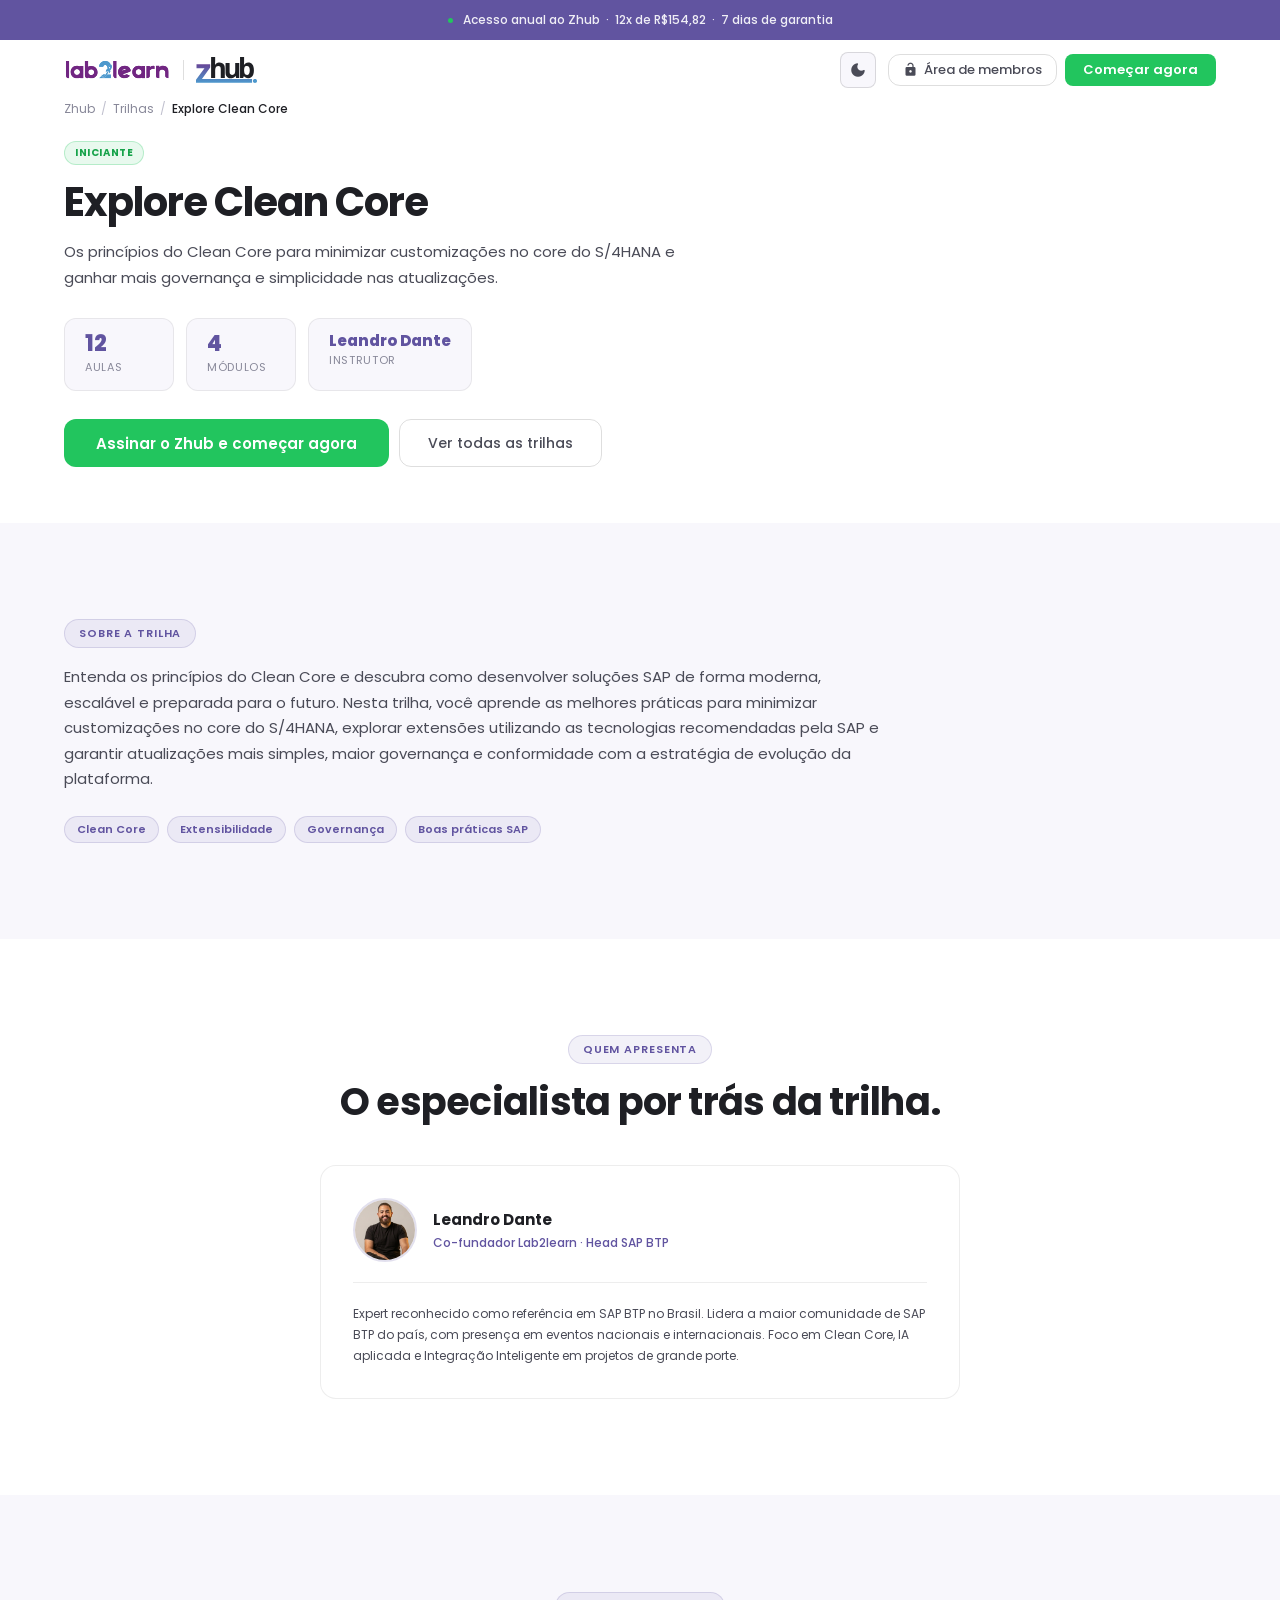
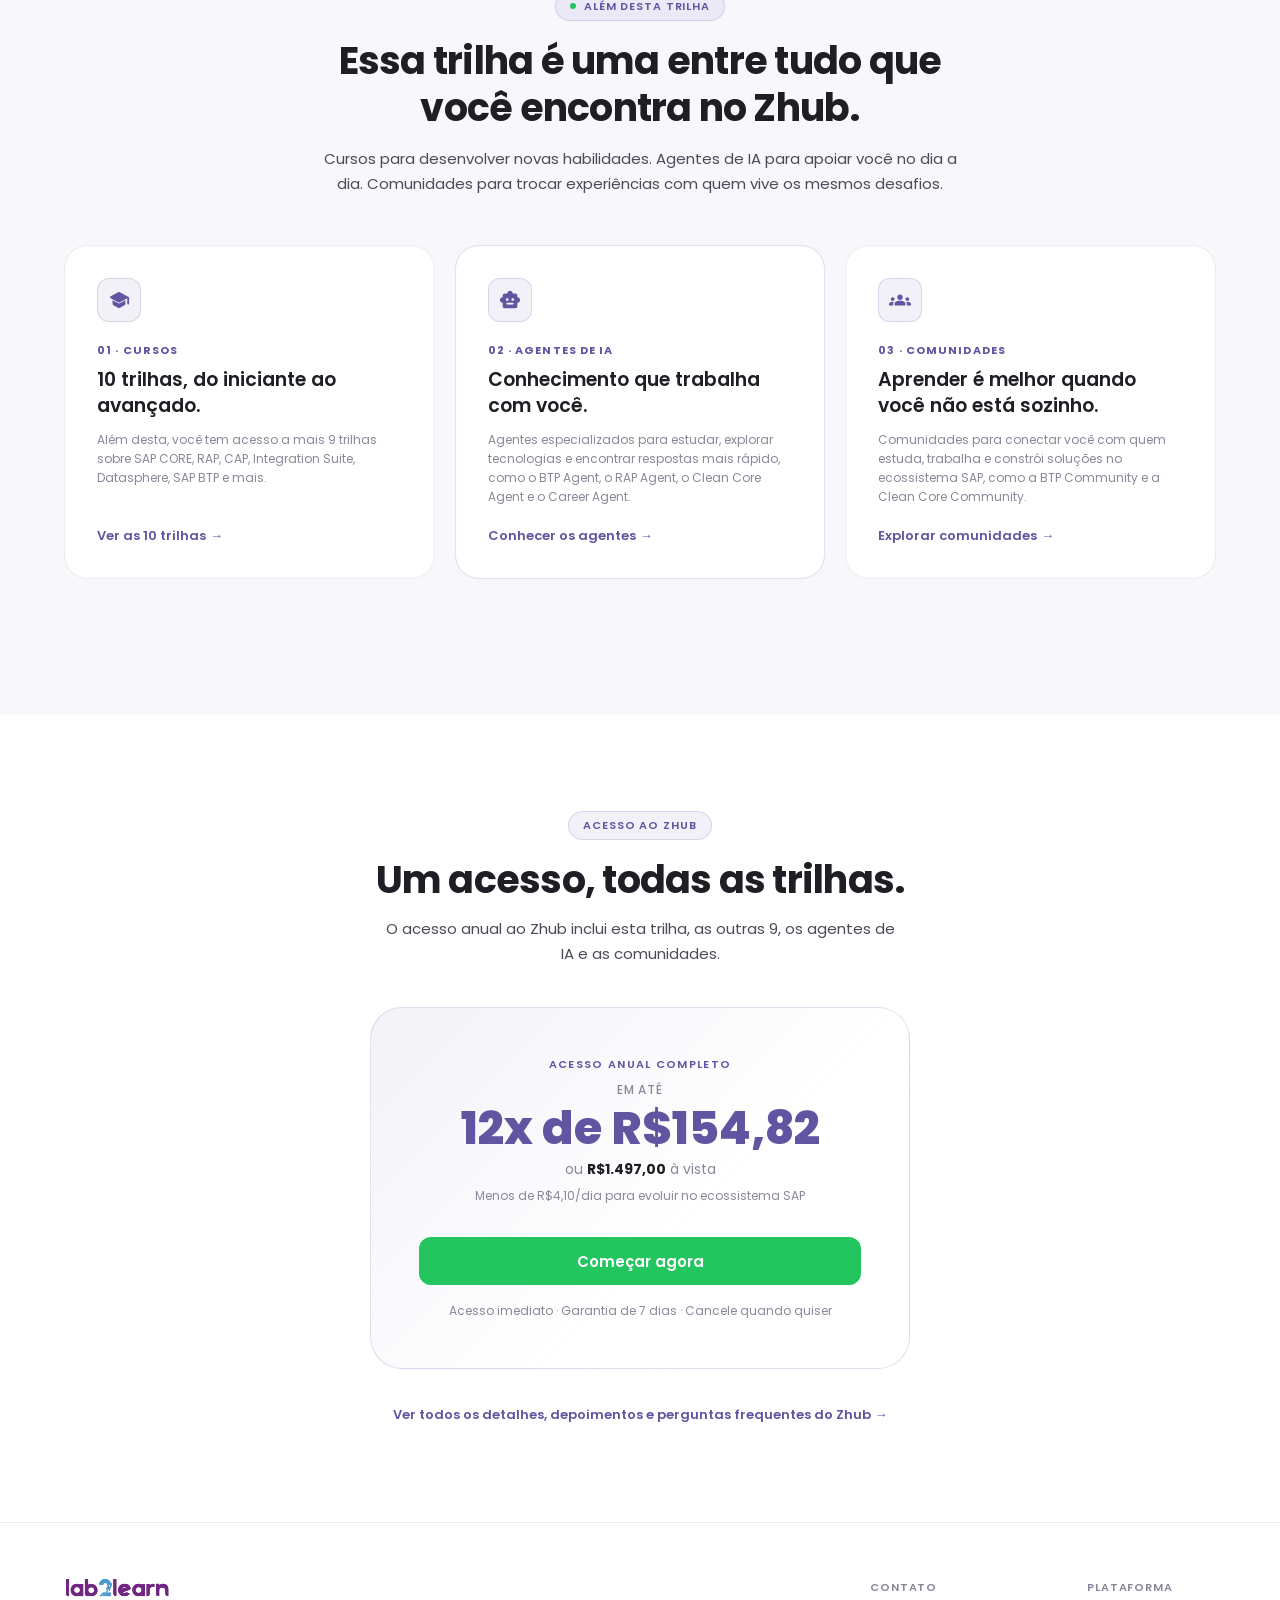
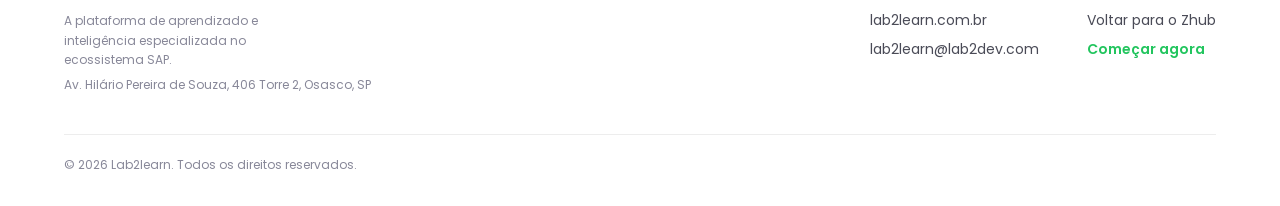
==== cursos/explore-clean-core.html @ c6199ddc "Reorganiza estrutura de pastas do projeto (assets, docs, cursos, plans) Co-Authored-By: Claude Sonne" ====
<!DOCTYPE html>
<html lang="pt-BR" data-theme="light">
<head>
  <meta charset="UTF-8">
  <meta name="viewport" content="width=device-width, initial-scale=1.0">
  <title>Explore Clean Core | Curso SAP | Zhub</title>
  <link rel="icon" type="image/svg+xml" href="../assets/favicon.svg">
  <meta name="description" content="Curso Explore Clean Core no Zhub: como minimizar customizações no core do S/4HANA e ganhar mais governança e simplicidade nas atualizações. 12 aulas em 4 módulos, com Leandro Dante.">
  <link rel="preconnect" href="https://fonts.googleapis.com">
  <link rel="preconnect" href="https://fonts.gstatic.com" crossorigin>
  <link href="https://fonts.googleapis.com/css2?family=Poppins:wght@300;400;500;600;700;800;900&display=swap" rel="stylesheet">
  <link href="https://fonts.googleapis.com/css2?family=Material+Symbols+Rounded:opsz,wght,FILL,GRAD@24,400,1,0" rel="stylesheet">
  <link rel="stylesheet" href="../assets/zhub.css">
</head>
<body>
<div id="theme-flash" style="background:var(--purple);"></div>

<div id="abar">
  <span class="ab-dot"></span>
  <span class="ab">Acesso anual ao Zhub &nbsp;·&nbsp; 12x de R$154,82 &nbsp;·&nbsp; 7 dias de garantia</span>
</div>

<nav>
  <a href="../index.html" class="nav-logo">
    <img src="../assets/logos/Logo Horizontal Lab2learn - Fundo Claro.svg" alt="Lab2learn" id="logo-l" style="height:18px;">
    <img src="../assets/logos/Logo Horizontal Lab2learn - Fundo Escuro.svg" alt="Lab2learn" id="logo-d" style="height:18px;display:none;">
    <span class="nav-sep"></span>
    <img src="../assets/logos/Logo Zhub.svg" alt="Zhub" id="zhub-logo-l" style="height:26px;">
    <img src="../assets/logos/zhub modo escuro.png" alt="Zhub" id="zhub-logo-d" style="height:26px;display:none;">
  </a>
  <div class="nav-r">
    <button id="theme-btn" aria-label="Alternar tema">
      <span class="material-symbols-rounded" id="theme-icon">dark_mode</span>
    </button>
    <div class="nav-cta-wrap" style="gap:8px;">
      <a href="https://zhub.lab2learn.com.br/login" class="btn-outline" style="height:32px;padding:0 14px;font-size:13px;display:inline-flex;align-items:center;gap:6px;"><span class="material-symbols-rounded" style="font-size:15px;">lock_open</span>Área de membros</a>
      <a href="https://chk.eduzz.com/dqvwtrlu" class="btn-green">Começar agora</a>
    </div>
  </div>
</nav>

<section class="bg-1 sec page-start" style="padding-bottom:56px;">
  <div class="wrap">
    <div class="crumb anim">
      <a href="../index.html">Zhub</a><span class="sep">/</span><a href="../index.html#trilhas">Trilhas</a><span class="sep">/</span><span class="cur">Explore Clean Core</span>
    </div>

    <span class="trilha-level lv-ini anim d1">Iniciante</span>
    <h1 class="t-d anim d1" style="max-width:760px;margin-bottom:14px;">Explore Clean Core</h1>
    <p class="t-lg anim d2" style="color:var(--t2);max-width:640px;margin-bottom:28px;">Os princípios do Clean Core para minimizar customizações no core do S/4HANA e ganhar mais governança e simplicidade nas atualizações.</p>

    <div class="stat-row anim d3" style="margin-bottom:28px;">
      <div class="stat-tile"><p class="n">12</p><p class="l">Aulas</p></div>
      <div class="stat-tile"><p class="n">4</p><p class="l">Módulos</p></div>
      <div class="stat-tile"><p class="n" style="font-size:15px;">Leandro Dante</p><p class="l">Instrutor</p></div>
    </div>

    <div class="anim d4" style="display:flex;flex-wrap:wrap;gap:10px;">
      <a href="https://chk.eduzz.com/dqvwtrlu" class="btn-green btn-green-lg">Assinar o Zhub e começar agora</a>
      <a href="../index.html#trilhas" class="btn-outline">Ver todas as trilhas</a>
    </div>
  </div>
</section>

<section class="bg-2 sec">
  <div class="wrap">
    <div style="max-width:820px;" class="anim">
      <div class="chip" style="display:inline-flex;margin-bottom:16px;">Sobre a trilha</div>
      <p class="t-lg" style="color:var(--t2);margin-bottom:24px;">Entenda os princípios do Clean Core e descubra como desenvolver soluções SAP de forma moderna, escalável e preparada para o futuro. Nesta trilha, você aprende as melhores práticas para minimizar customizações no core do S/4HANA, explorar extensões utilizando as tecnologias recomendadas pela SAP e garantir atualizações mais simples, maior governança e conformidade com a estratégia de evolução da plataforma.</p>
      <div style="display:flex;flex-wrap:wrap;gap:8px;">
        <span class="pillar-tag">Clean Core</span><span class="pillar-tag">Extensibilidade</span><span class="pillar-tag">Governança</span><span class="pillar-tag">Boas práticas SAP</span>
      </div>
    </div>
  </div>
</section>

<section class="bg-1 sec">
  <div class="wrap">
    <div style="text-align:center;margin-bottom:40px;" class="anim">
      <div class="chip" style="display:inline-flex;margin-bottom:14px;">Quem apresenta</div>
      <h2 class="t-h2">O especialista por trás da trilha.</h2>
    </div>
    <div class="card anim d1" style="padding:32px;max-width:640px;margin:0 auto;">
      <div style="display:flex;align-items:center;gap:16px;margin-bottom:20px;">
        <img src="../assets/experts/Leandro Dante.png" alt="Leandro Dante" style="width:64px;height:64px;border-radius:50%;object-fit:cover;object-position:top;border:2px solid var(--pborder);flex-shrink:0;">
        <div>
          <p style="font-size:15px;font-weight:700;color:var(--t1);margin-bottom:2px;">Leandro Dante</p>
          <p class="t-sm" style="color:var(--purple);font-weight:500;">Co-fundador Lab2learn · Head SAP BTP</p>
        </div>
      </div>
      <div class="div" style="margin-bottom:20px;"></div>
      <p class="t-sm" style="color:var(--t2);line-height:1.75;">Expert reconhecido como referência em SAP BTP no Brasil. Lidera a maior comunidade de SAP BTP do país, com presença em eventos nacionais e internacionais. Foco em Clean Core, IA aplicada e Integração Inteligente em projetos de grande porte.</p>
    </div>
  </div>
</section>

<section class="bg-2 sec">
  <div class="wrap">
    <div style="text-align:center;max-width:640px;margin:0 auto 48px;" class="anim">
      <div class="chip" style="display:inline-flex;margin-bottom:16px;">
        <span class="chip-dot"></span>
        Além desta trilha
      </div>
      <h2 class="t-h2" style="margin-bottom:14px;">Essa trilha é uma entre tudo que você encontra no Zhub.</h2>
      <p class="t-lg" style="color:var(--t2);">Cursos para desenvolver novas habilidades. Agentes de IA para apoiar você no dia a dia. Comunidades para trocar experiências com quem vive os mesmos desafios.</p>
    </div>

    <div class="pillar-grid" style="margin-bottom:40px;">

      <div class="pillar-card anim d1">
        <div class="pillar-icon"><span class="material-symbols-rounded">school</span></div>
        <p class="pillar-num">01 · Cursos</p>
        <h3 class="t-h3" style="margin-bottom:10px;font-size:19px;">10 trilhas, do iniciante ao avançado.</h3>
        <p class="t-sm" style="color:var(--t3);margin-bottom:20px;">Além desta, você tem acesso a mais 9 trilhas sobre SAP CORE, RAP, CAP, Integration Suite, Datasphere, SAP BTP e mais.</p>
        <a href="../index.html#trilhas" class="trilha-more" style="margin-top:auto;">Ver as 10 trilhas <span aria-hidden="true">→</span></a>
      </div>

      <div class="pillar-card card-purple anim d2">
        <div class="pillar-icon"><span class="material-symbols-rounded">smart_toy</span></div>
        <p class="pillar-num">02 · Agentes de IA</p>
        <h3 class="t-h3" style="margin-bottom:10px;font-size:19px;">Conhecimento que trabalha com você.</h3>
        <p class="t-sm" style="color:var(--t3);margin-bottom:20px;">Agentes especializados para estudar, explorar tecnologias e encontrar respostas mais rápido, como o BTP Agent, o RAP Agent, o Clean Core Agent e o Career Agent.</p>
        <a href="../index.html#zhub" class="trilha-more" style="margin-top:auto;">Conhecer os agentes <span aria-hidden="true">→</span></a>
      </div>

      <div class="pillar-card anim d3">
        <div class="pillar-icon"><span class="material-symbols-rounded">groups</span></div>
        <p class="pillar-num">03 · Comunidades</p>
        <h3 class="t-h3" style="margin-bottom:10px;font-size:19px;">Aprender é melhor quando você não está sozinho.</h3>
        <p class="t-sm" style="color:var(--t3);margin-bottom:20px;">Comunidades para conectar você com quem estuda, trabalha e constrói soluções no ecossistema SAP, como a BTP Community e a Clean Core Community.</p>
        <a href="../index.html#zhub" class="trilha-more" style="margin-top:auto;">Explorar comunidades <span aria-hidden="true">→</span></a>
      </div>

    </div>
  </div>
</section>

<section class="bg-1 sec">
  <div class="wrap">
    <div style="text-align:center;margin-bottom:40px;" class="anim">
      <div class="chip" style="display:inline-flex;margin-bottom:16px;">Acesso ao Zhub</div>
      <h2 class="t-h2" style="margin-bottom:12px;">Um acesso, todas as trilhas.</h2>
      <p class="t-lg" style="color:var(--t2);max-width:520px;margin:0 auto;">O acesso anual ao Zhub inclui esta trilha, as outras 9, os agentes de IA e as comunidades.</p>
    </div>
    <div class="price-box anim d1" style="margin-bottom:32px;">
      <div style="text-align:center;">
        <p class="t-label" style="margin-bottom:8px;">Acesso anual completo</p>
        <p style="font-size:12px;font-weight:500;color:var(--t3);text-transform:uppercase;letter-spacing:.08em;margin-bottom:6px;">em até</p>
        <p style="font-size:clamp(30px,5vw,46px);font-weight:800;color:var(--purple);line-height:1;margin-bottom:8px;">12x de R$154,82</p>
        <p style="font-size:14px;color:var(--t3);margin-bottom:6px;">ou <strong style="color:var(--t1);">R$1.497,00</strong> à vista</p>
        <p class="t-sm" style="color:var(--t3);margin-bottom:32px;">Menos de R$4,10/dia para evoluir no ecossistema SAP</p>
        <a href="https://chk.eduzz.com/dqvwtrlu" class="btn-green btn-green-lg" style="width:100%;justify-content:center;margin-bottom:16px;">Começar agora</a>
        <p class="t-sm" style="color:var(--t3);">Acesso imediato · Garantia de 7 dias · Cancele quando quiser</p>
      </div>
    </div>
    <div class="anim d2" style="text-align:center;">
      <a href="../index.html#oferta" class="trilha-more">Ver todos os detalhes, depoimentos e perguntas frequentes do Zhub <span aria-hidden="true">→</span></a>
    </div>
  </div>
</section>

<footer style="background:var(--bg);border-top:1px solid var(--border);padding:56px 0 32px;">
  <div class="wrap">
    <div style="display:grid;grid-template-columns:1fr auto;gap:48px;margin-bottom:40px;">
      <div>
        <img src="../assets/logos/Logo Horizontal Lab2learn - Fundo Claro.svg" alt="Lab2learn" id="footer-logo-l" style="height:18px;margin-bottom:14px;display:block;">
        <img src="../assets/logos/Logo Horizontal Lab2learn - Fundo Escuro.svg" alt="Lab2learn" id="footer-logo-d" style="height:18px;margin-bottom:14px;display:none;">
        <p class="t-sm footer-muted" style="color:var(--t3);max-width:260px;margin-bottom:6px;">A plataforma de aprendizado e inteligência especializada no ecossistema SAP.</p>
        <p class="t-sm footer-muted" style="color:var(--t3);">Av. Hilário Pereira de Souza, 406 Torre 2, Osasco, SP</p>
      </div>
      <div style="display:flex;gap:48px;">
        <div>
          <p style="font-size:11px;font-weight:600;text-transform:uppercase;letter-spacing:.08em;color:var(--t3);margin-bottom:14px;">Contato</p>
          <div style="display:flex;flex-direction:column;gap:8px;">
            <a href="https://lab2learn.com.br/" style="color:var(--t2);text-decoration:none;font-size:14px;">lab2learn.com.br</a>
            <a href="mailto:lab2learn@lab2dev.com" style="color:var(--t2);text-decoration:none;font-size:14px;">lab2learn@lab2dev.com</a>
          </div>
        </div>
        <div>
          <p style="font-size:11px;font-weight:600;text-transform:uppercase;letter-spacing:.08em;color:var(--t3);margin-bottom:14px;">Plataforma</p>
          <div style="display:flex;flex-direction:column;gap:8px;">
            <a href="../index.html" style="color:var(--t2);text-decoration:none;font-size:14px;">Voltar para o Zhub</a>
            <a href="https://chk.eduzz.com/dqvwtrlu" style="color:var(--green);text-decoration:none;font-size:14px;font-weight:600;">Começar agora</a>
          </div>
        </div>
      </div>
    </div>
    <div class="div" style="margin-bottom:20px;"></div>
    <p class="t-sm" style="color:var(--t3);">© 2026 Lab2learn. Todos os direitos reservados.</p>
  </div>
</footer>

<div id="sticky">
  <a href="https://chk.eduzz.com/dqvwtrlu" class="btn-green btn-green-lg" style="width:100%;justify-content:center;">Começar agora — 12x de R$154,82</a>
</div>

<button id="back-top" onclick="window.scrollTo({top:0,behavior:'smooth'})" aria-label="Topo">
  <span class="material-symbols-rounded" style="font-size:18px;color:var(--t3);">arrow_upward</span>
</button>

<script src="../assets/zhub.js"></script>
</body>
</html>
---- assets/zhub.css ----
/* ═══════════════════════════════════════
   ZHUB — DESIGN SYSTEM COMPARTILHADO
   Usado pelas páginas de curso (/cursos/*.html).
   Mesmos tokens e componentes do index.html.
═══════════════════════════════════════ */

/* ─── TOKENS ─── */
:root {
  --bg:        #FFFFFF;
  --bg-2:      #F8F7FC;
  --bg-3:      #EFECF8;
  --card:      #FFFFFF;
  --border:    rgba(0,0,0,0.07);
  --border-2:  rgba(0,0,0,0.13);
  --t1:        #1E1F24;
  --t2:        #4A4B57;
  --t3:        #888899;
  --t4:        #C0C0CE;
  --purple:    #6154A0;
  --purple-lt: #7A6DB8;
  --purple-dk: #4A3F88;
  --pbg:       rgba(97,84,160,0.08);
  --pborder:   rgba(97,84,160,0.18);
  --blue:      #5493C5;
  --bbg:       rgba(84,147,197,0.08);
  --bborder:   rgba(84,147,197,0.22);
  --green:     #22C55E;
  --green-dk:  #16A34A;
  --green-glow:rgba(34,197,94,0.30);
  --nav-bg:    rgba(255,255,255,0.90);
  --sh-sm:     0 2px 8px rgba(0,0,0,0.06);
  --sh-md:     0 8px 32px rgba(0,0,0,0.09);
  --sh-lg:     0 20px 60px rgba(0,0,0,0.12);
  --r-sm:8px;--r-md:12px;--r-lg:16px;--r-xl:24px;--r-2xl:32px;--r-pill:100px;
}
[data-theme="dark"] {
  --bg:        #0C0B12;
  --bg-2:      #111020;
  --bg-3:      #17152A;
  --card:      #1A1828;
  --border:    rgba(255,255,255,0.07);
  --border-2:  rgba(255,255,255,0.13);
  --t1:        #EEEEF8;
  --t2:        #9898B8;
  --t3:        #505068;
  --t4:        #303048;
  --purple:    #8070C8;
  --purple-lt: #9888D8;
  --purple-dk: #6154A0;
  --pbg:       rgba(128,112,200,0.13);
  --pborder:   rgba(128,112,200,0.26);
  --blue:      #60A0D8;
  --bbg:       rgba(96,160,216,0.10);
  --bborder:   rgba(96,160,216,0.26);
  --green:     #22C55E;
  --green-dk:  #16A34A;
  --green-glow:rgba(34,197,94,0.28);
  --nav-bg:    rgba(12,11,18,0.92);
  --sh-sm:     0 2px 8px rgba(0,0,0,0.30);
  --sh-md:     0 8px 32px rgba(0,0,0,0.45);
  --sh-lg:     0 20px 60px rgba(0,0,0,0.60);
}

*, *::before, *::after { box-sizing: border-box; margin: 0; padding: 0; }
html { scroll-behavior: smooth; }
body { font-family:'Poppins',sans-serif; background:var(--bg); color:var(--t1); -webkit-font-smoothing:antialiased; transition:background .3s,color .3s; }

.wrap { max-width:1280px; margin:0 auto; padding:0 64px; }
@media(max-width:900px){.wrap{padding:0 32px;}}
@media(max-width:640px){.wrap{padding:0 20px;}}

/* TYPE */
.t-label  { font-size:11px;font-weight:600;letter-spacing:.12em;text-transform:uppercase;color:var(--purple); }
.t-d      { font-size:40px;font-weight:700;line-height:1.15;letter-spacing:-.025em; }
.t-h2     { font-size:38px;font-weight:700;line-height:1.25;letter-spacing:-.02em; }
.t-h3     { font-size:clamp(14px,1.2vw,17px);font-weight:600;line-height:1.4; }
.t-body   { font-size:14px;line-height:1.75; }
.t-lg     { font-size:15px;line-height:1.7; }
.t-sm     { font-size:12px;line-height:1.6; }
.grad     { background:linear-gradient(90deg,var(--purple) 0%,var(--blue) 100%);-webkit-background-clip:text;-webkit-text-fill-color:transparent;background-clip:text; }

/* SECTIONS */
.sec   { padding:96px 0; }
.sec-sm{ padding:64px 0; }
@media(max-width:640px){.sec{padding:64px 0;}.sec-sm{padding:48px 0;}}
.bg-1{background:var(--bg);}
.bg-2{background:var(--bg-2);}
.bg-3{background:var(--bg-3);}
.page-start{padding-top:calc(40px + 60px);}

/* BUTTONS — nav=32px | body=48px | sm=24px */
.btn-green {
  display:inline-flex;align-items:center;justify-content:center;
  height:32px;padding:0 18px;border-radius:var(--r-sm);
  background:var(--green);color:#fff;
  font-family:'Poppins',sans-serif;font-weight:600;font-size:13px;
  border:none;cursor:pointer;text-decoration:none;white-space:nowrap;
  transition:background .2s,transform .15s,box-shadow .2s;
}
.btn-green:hover{background:var(--green-dk);transform:translateY(-1px);box-shadow:0 6px 18px var(--green-glow);}
.btn-green:active{transform:translateY(0) scale(.97);}
.btn-green-lg{height:48px;padding:0 32px;font-size:15px;border-radius:var(--r-md);}
.btn-purple{
  display:inline-flex;align-items:center;justify-content:center;
  height:48px;padding:0 32px;border-radius:var(--r-md);
  background:var(--purple);color:#fff;
  font-family:'Poppins',sans-serif;font-weight:600;font-size:15px;
  border:none;cursor:pointer;text-decoration:none;white-space:nowrap;
  transition:background .2s,transform .15s,box-shadow .2s;
}
.btn-purple:hover{background:var(--purple-dk);transform:translateY(-1px);box-shadow:0 6px 18px rgba(97,84,160,.28);}
.btn-purple:active{transform:translateY(0) scale(.97);}
.btn-outline{
  display:inline-flex;align-items:center;justify-content:center;
  height:48px;padding:0 28px;border-radius:var(--r-md);
  background:transparent;color:var(--t2);
  font-family:'Poppins',sans-serif;font-weight:500;font-size:14px;
  border:1.5px solid var(--border-2);cursor:pointer;text-decoration:none;
  transition:border-color .2s,color .2s,background .2s,transform .15s;
}
.btn-outline:hover{border-color:var(--purple);color:var(--purple);background:var(--pbg);}
.btn-outline:active{transform:scale(.97);}
.btn-outline-sm{height:24px;padding:0 12px;font-size:11px;border-radius:var(--r-sm);}

/* CHIP */
.chip{display:inline-flex;align-items:center;gap:8px;background:var(--pbg);border:1px solid var(--pborder);color:var(--purple);font-size:11px;font-weight:600;letter-spacing:.08em;text-transform:uppercase;padding:5px 14px;border-radius:var(--r-pill);}
.chip-dot{width:6px;height:6px;border-radius:50%;background:var(--green);animation:pulse 2s infinite;flex-shrink:0;}
@keyframes pulse{0%,100%{opacity:1}50%{opacity:.35}}

/* CARDS */
.card{background:var(--card);border:1px solid var(--border);border-radius:var(--r-lg);transition:border-color .2s,box-shadow .2s;}
.card:hover{border-color:var(--border-2);box-shadow:var(--sh-sm);}
.card-purple{border-color:var(--pborder)!important;background:linear-gradient(135deg,var(--pbg) 0%,var(--card) 60%);}

/* ANNOUNCE BAR */
#abar{position:fixed;top:0;left:0;right:0;z-index:100;height:40px;background:var(--purple);display:flex;align-items:center;justify-content:center;gap:10px;padding:0 24px;}
#abar .ab{font-size:12px;font-weight:500;color:rgba(255,255,255,.9);}
#abar .ab-dot{width:5px;height:5px;border-radius:50%;background:var(--green);flex-shrink:0;}

/* NAV */
nav{position:fixed;top:40px;left:0;right:0;z-index:90;height:60px;background:var(--nav-bg);border-bottom:1px solid transparent;transition:border-color .25s;backdrop-filter:blur(20px);-webkit-backdrop-filter:blur(20px);display:flex;align-items:center;justify-content:space-between;padding:0 64px;gap:16px;}
nav.scrolled{border-bottom-color:var(--border);}
@media(max-width:900px){nav{padding:0 32px;}}
.nav-logo{display:flex;align-items:center;gap:12px;text-decoration:none;}
.nav-sep{width:1px;height:20px;background:var(--border-2);}
.nav-r{display:flex;align-items:center;gap:12px;}
#theme-btn{width:36px;height:36px;border-radius:var(--r-sm);background:var(--bg-2);border:1px solid var(--border-2);cursor:pointer;display:flex;align-items:center;justify-content:center;transition:background .2s;}
#theme-btn:hover{background:var(--bg-3);}
#theme-btn .material-symbols-rounded{font-size:18px;color:var(--t2);}
.nav-cta-wrap{display:none;}
@media(min-width:640px){.nav-cta-wrap{display:flex;}}

/* STICKY CTA */
#sticky{display:none;position:fixed;bottom:0;left:0;right:0;z-index:80;padding:12px 20px 20px;background:var(--bg);border-top:1px solid var(--border);}
@media(max-width:767px){#sticky{display:block;}}
#back-top{position:fixed;bottom:88px;right:20px;z-index:70;width:40px;height:40px;border-radius:50%;background:var(--card);border:1px solid var(--border-2);box-shadow:var(--sh-sm);display:flex;align-items:center;justify-content:center;cursor:pointer;opacity:0;pointer-events:none;transition:opacity .3s,transform .2s;}
#back-top.vis{opacity:1;pointer-events:all;}
#back-top:hover{transform:translateY(-2px);}
@media(min-width:768px){#back-top{bottom:32px;}}

/* LISTS */
.ck-list{list-style:none;display:flex;flex-direction:column;gap:12px;}
.ck-list li{display:flex;align-items:flex-start;gap:10px;font-size:15px;line-height:1.55;color:var(--t2);}
.ck{color:var(--purple);font-weight:700;flex-shrink:0;margin-top:1px;}
.cx-list{list-style:none;display:flex;flex-direction:column;gap:12px;}
.cx-list li{display:flex;align-items:flex-start;gap:10px;font-size:15px;line-height:1.55;color:var(--t3);}
.cx{color:var(--t4);font-weight:700;flex-shrink:0;margin-top:1px;}

/* DIVIDER */
.div{height:1px;background:var(--border);}

/* PILLARS — o que é o Zhub (bloco de fechamento reaproveitado nas páginas de curso) */
.pillar-grid{display:grid;grid-template-columns:repeat(3,1fr);gap:20px;}
@media(max-width:900px){.pillar-grid{grid-template-columns:1fr;}}
.pillar-card{background:var(--card);border:1px solid var(--border);border-radius:var(--r-xl);padding:32px;display:flex;flex-direction:column;transition:border-color .2s,box-shadow .2s;}
.pillar-card:hover{border-color:var(--border-2);box-shadow:var(--sh-sm);}
.pillar-icon{width:44px;height:44px;border-radius:var(--r-md);background:var(--pbg);border:1px solid var(--pborder);color:var(--purple);display:flex;align-items:center;justify-content:center;margin-bottom:20px;flex-shrink:0;}
.pillar-icon .material-symbols-rounded{font-size:22px;}
.pillar-num{font-size:11px;font-weight:700;letter-spacing:.1em;color:var(--purple);margin-bottom:8px;text-transform:uppercase;}
.pillar-tag{display:inline-flex;align-items:center;background:var(--pbg);border:1px solid var(--pborder);color:var(--purple);font-size:11px;font-weight:600;padding:4px 12px;border-radius:var(--r-pill);}
.pillar-agent{background:var(--bg-2);border-radius:var(--r-md);padding:12px 14px;}

/* BREADCRUMB */
.crumb{display:flex;align-items:center;gap:6px;font-size:12px;color:var(--t3);margin-bottom:20px;flex-wrap:wrap;}
.crumb a{color:var(--t3);text-decoration:none;transition:color .15s ease;}
.crumb a:hover{color:var(--purple);}
.crumb .sep{color:var(--t4);}
.crumb .cur{color:var(--t1);font-weight:500;}

/* STAT TILES — aulas/módulos */
.stat-row{display:flex;gap:12px;flex-wrap:wrap;}
.stat-tile{background:var(--bg-2);border:1px solid var(--border);border-radius:var(--r-md);padding:14px 20px;min-width:110px;}
.stat-tile .n{font-size:22px;font-weight:800;color:var(--purple);line-height:1;margin-bottom:4px;}
.stat-tile .l{font-size:11px;color:var(--t3);text-transform:uppercase;letter-spacing:.06em;}

/* TRILHA MORE LINK (reaproveitado do index) */
.trilha-more{display:inline-flex;align-items:center;gap:4px;color:var(--purple);font-size:13px;font-weight:600;text-decoration:none;}
.trilha-more:hover{text-decoration:underline;}
.trilha-more span[aria-hidden="true"]{display:inline-block;transition:transform .15s ease-out;}
.trilha-more:hover span[aria-hidden="true"]{transform:translateX(3px);}

/* TRILHA LEVEL BADGE (reaproveitado do index) */
.trilha-level{display:inline-flex;align-self:flex-start;font-size:10px;font-weight:700;letter-spacing:.06em;text-transform:uppercase;padding:3px 10px;border-radius:var(--r-pill);margin-bottom:14px;}
.trilha-level.lv-ini{background:rgba(34,197,94,.10);border:1px solid rgba(34,197,94,.25);color:var(--green-dk);}
.trilha-level.lv-int{background:var(--bbg);border:1px solid var(--bborder);color:var(--blue);}

/* MÓDULOS */
.module-card{border:1px solid var(--border);border-radius:var(--r-lg);padding:24px;background:var(--card);}
.module-card + .module-card{margin-top:14px;}
.module-title{font-size:15px;font-weight:600;color:var(--t1);margin-bottom:4px;}
.module-obj{font-size:13px;color:var(--t3);line-height:1.6;margin-bottom:14px;}
.module-lessons{list-style:none;display:flex;flex-direction:column;gap:8px;}
.module-lessons li{display:flex;align-items:baseline;gap:8px;font-size:13px;color:var(--t2);}
.module-lessons .lnum{color:var(--purple);font-weight:700;font-size:11px;flex-shrink:0;min-width:16px;}

/* EXPERT */
.expert-photo{width:100%;aspect-ratio:3/4;object-fit:cover;object-position:top;border-radius:var(--r-lg);border:1px solid var(--border);display:block;}
.expert-card{position:relative;overflow:hidden;border-radius:var(--r-lg);}
.expert-tag{position:absolute;bottom:14px;left:14px;right:14px;background:rgba(255,255,255,.92);backdrop-filter:blur(16px);border:1px solid var(--border);border-radius:var(--r-md);padding:10px 14px;}
[data-theme="dark"] .expert-tag{background:rgba(26,24,40,.92);}
.avatar-generic{width:64px;height:64px;border-radius:50%;background:var(--pbg);border:2px solid var(--pborder);display:flex;align-items:center;justify-content:center;font-size:20px;font-weight:700;color:var(--purple);flex-shrink:0;}

/* PRICE */
.price-box{border:1.5px solid var(--pborder);border-radius:var(--r-2xl);background:linear-gradient(135deg,var(--pbg) 0%,var(--card) 60%);padding:48px;max-width:540px;margin:0 auto;}
@media(max-width:640px){.price-box{padding:32px 20px;}}

/* GUARANTEE */
.guarantee-badge{width:72px;height:72px;border-radius:50%;background:linear-gradient(135deg,var(--purple) 0%,var(--blue) 100%);display:flex;align-items:center;justify-content:center;margin:0 auto 20px;box-shadow:0 8px 28px rgba(97,84,160,.25);}
.guarantee-badge .material-symbols-rounded{font-size:32px;color:#fff;font-variation-settings:'FILL' 1,'wght' 400,'GRAD' 0,'opsz' 40;}

/* ANIMATIONS — scroll-triggered */
.anim     {opacity:0;transform:translateY(28px);transition:opacity .50s cubic-bezier(.22,1,.36,1),transform .50s cubic-bezier(.22,1,.36,1);}
.anim-l   {opacity:0;transform:translateX(-32px);transition:opacity .50s cubic-bezier(.22,1,.36,1),transform .50s cubic-bezier(.22,1,.36,1);}
.anim-r   {opacity:0;transform:translateX(32px);transition:opacity .50s cubic-bezier(.22,1,.36,1),transform .50s cubic-bezier(.22,1,.36,1);}
.anim-s   {opacity:0;transform:scale(.94);transition:opacity .45s ease,transform .45s cubic-bezier(.34,1.56,.64,1);}
.anim.in,.anim-l.in,.anim-r.in,.anim-s.in{opacity:1;transform:none;filter:none;}
.anim.out    {opacity:0;transform:translateY(-16px);}
.anim-l.out  {opacity:0;transform:translateX(-20px);}
.anim-r.out  {opacity:0;transform:translateX(20px);}
.anim-s.out  {opacity:0;transform:scale(.96);}
.d1{transition-delay:.05s}.d2{transition-delay:.10s}.d3{transition-delay:.15s}
.d4{transition-delay:.20s}.d5{transition-delay:.25s}.d6{transition-delay:.30s}
.d7{transition-delay:.38s}.d8{transition-delay:.46s}

/* REDUCED MOTION */
@media (prefers-reduced-motion: reduce) {
  .chip-dot{animation:none!important;}
  .anim,.anim-l,.anim-r,.anim-s{
    transform:none!important;
    transition:opacity .3s ease!important;
  }
  .anim.out,.anim-l.out,.anim-r.out,.anim-s.out{opacity:0;}
}

/* DARK MODE TRANSITION FLASH */
#theme-flash{position:fixed;inset:0;z-index:9999;pointer-events:none;opacity:0;}
#theme-flash.flashing{animation:themeFlash .48s ease forwards;}
@keyframes themeFlash{0%{opacity:0}30%{opacity:.14}100%{opacity:0}}

/* FOOTER MUTED TEXT — dark mode override */
[data-theme="dark"] .footer-muted{color:var(--t2)!important;}

.material-symbols-rounded{font-variation-settings:'FILL' 1,'wght' 400,'GRAD' 0,'opsz' 24;user-select:none;}
::-webkit-scrollbar{width:5px;}::-webkit-scrollbar-track{background:var(--bg-2);}::-webkit-scrollbar-thumb{background:var(--t4);border-radius:3px;}
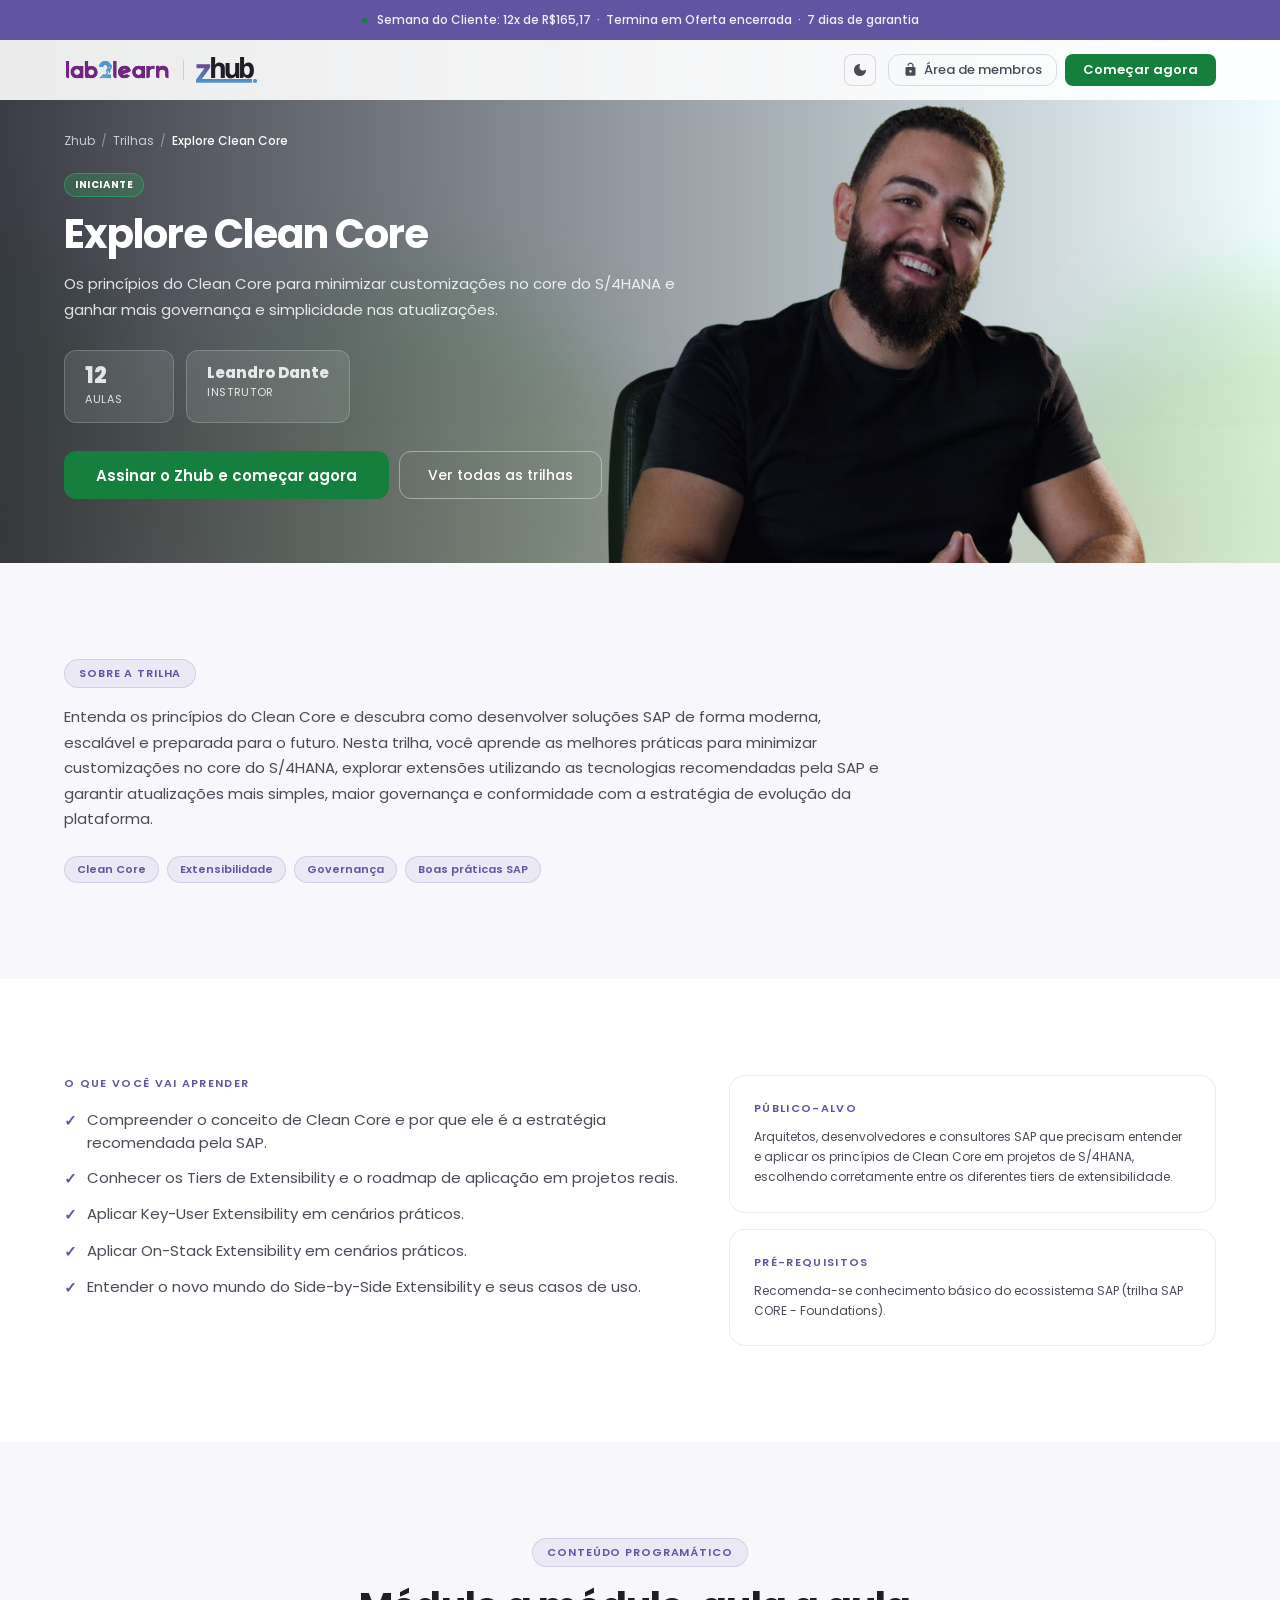
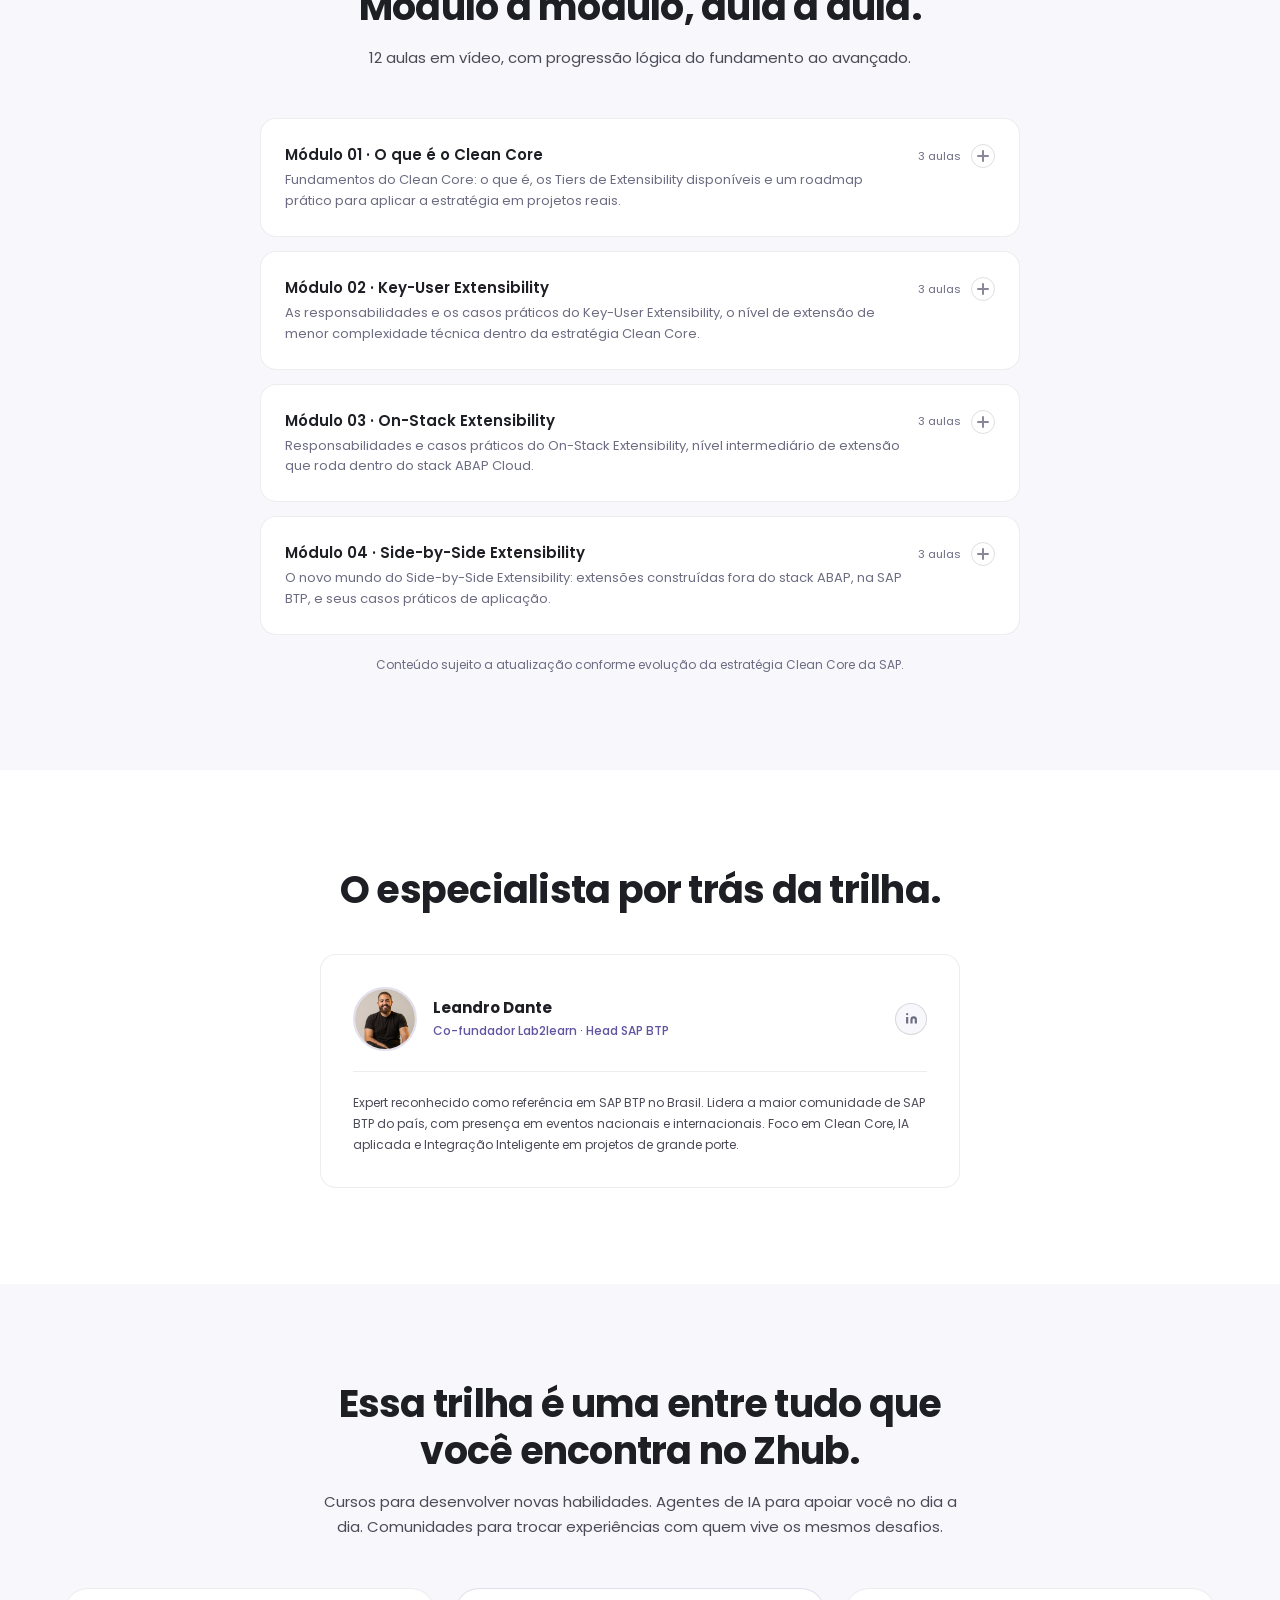
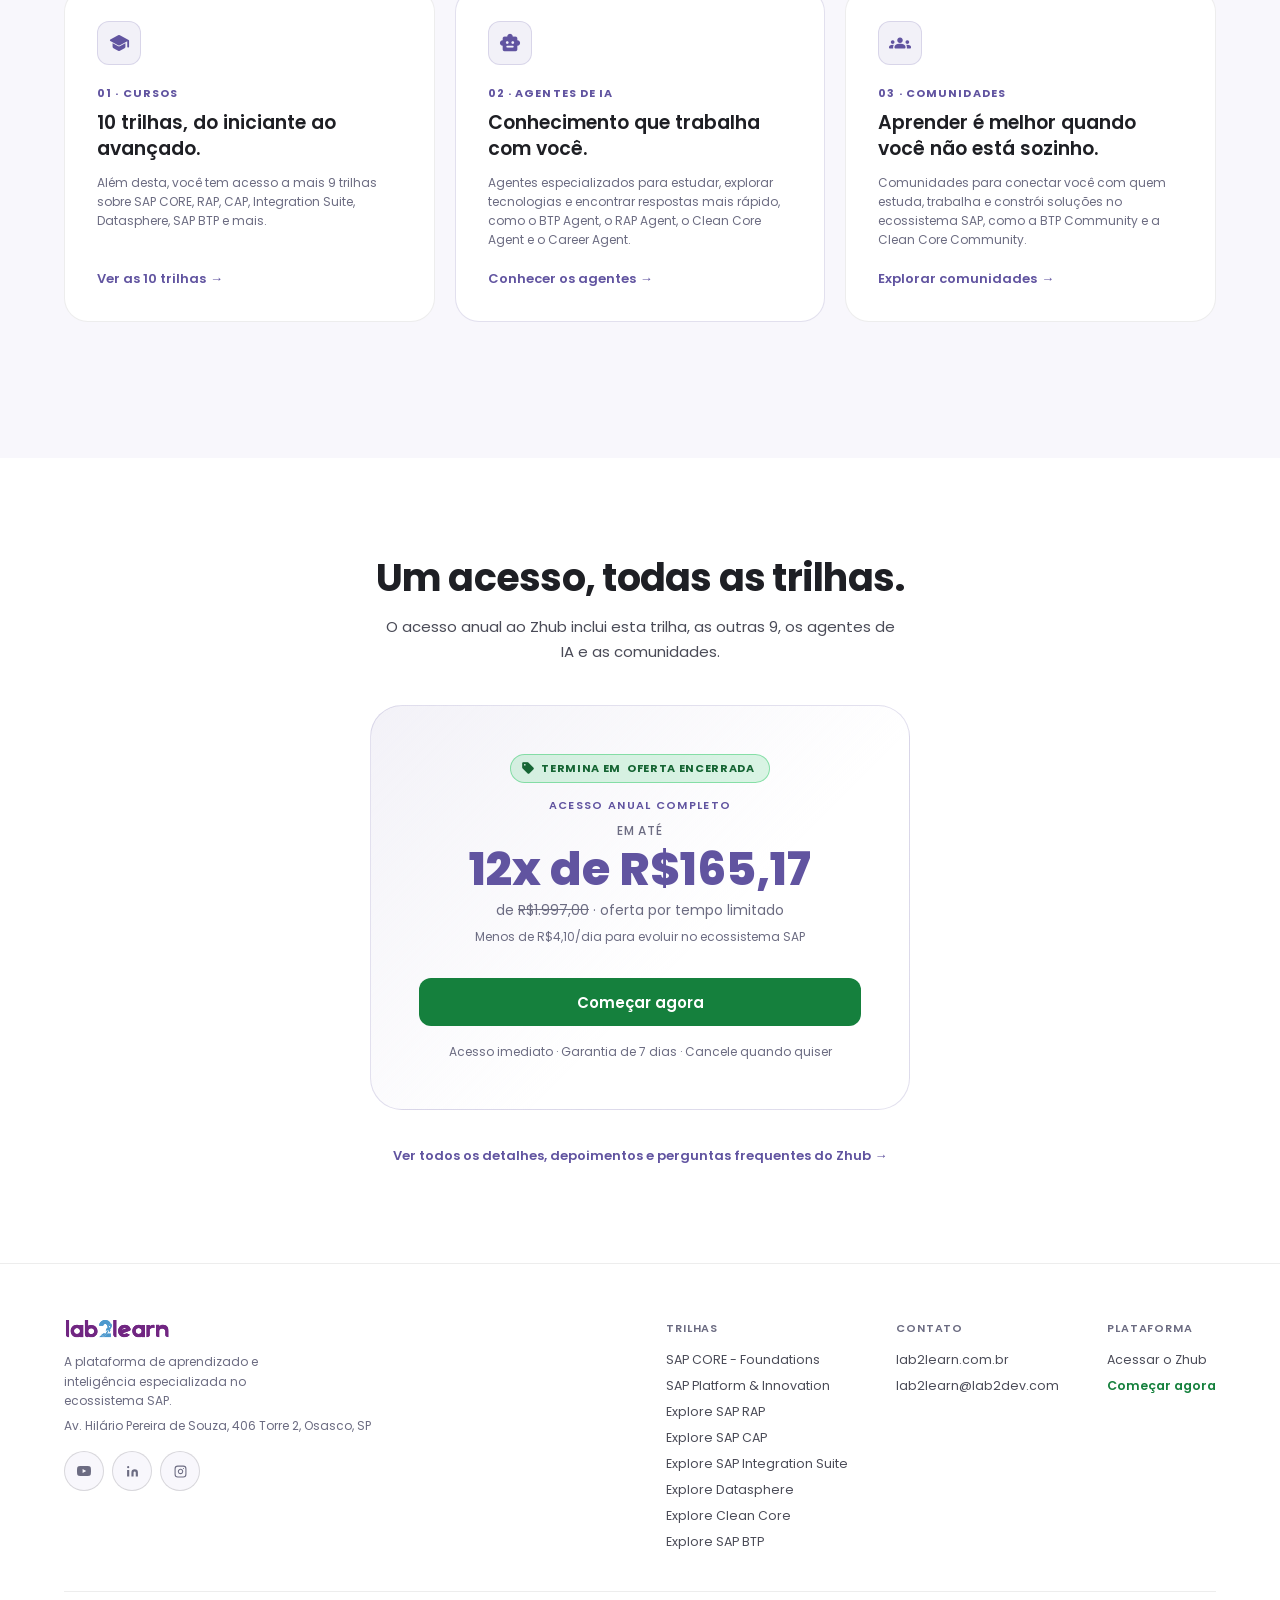
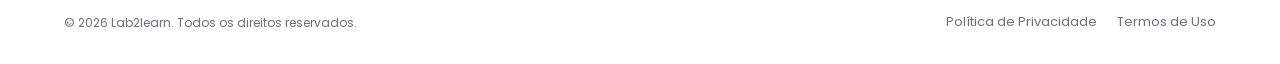
==== commit 6fad1ca6: "Adiciona especialistas, carrossel, promoções e SEO à página do Zhub - Adiciona 3 novos especialistas" ====
--- a/cursos/explore-clean-core.html
+++ b/cursos/explore-clean-core.html
@@ -5,19 +5,78 @@
   <meta name="viewport" content="width=device-width, initial-scale=1.0">
   <title>Explore Clean Core | Curso SAP | Zhub</title>
   <link rel="icon" type="image/svg+xml" href="../assets/favicon.svg">
-  <meta name="description" content="Curso Explore Clean Core no Zhub: como minimizar customizações no core do S/4HANA e ganhar mais governança e simplicidade nas atualizações. 12 aulas em 4 módulos, com Leandro Dante.">
+  <meta name="description" content="Curso Explore Clean Core no Zhub: minimize customizações no core do S/4HANA e ganhe governança e simplicidade nas atualizações. 12 aulas, com Leandro Dante.">
+  <meta name="robots" content="index, follow">
+  <meta name="theme-color" content="#6154A0">
+  <link rel="canonical" href="https://zhub.lab2learn.com.br/cursos/explore-clean-core.html">
+
+  <!-- Open Graph -->
+  <meta property="og:type" content="website">
+  <meta property="og:site_name" content="Zhub">
+  <meta property="og:locale" content="pt_BR">
+  <meta property="og:url" content="https://zhub.lab2learn.com.br/cursos/explore-clean-core.html">
+  <meta property="og:title" content="Explore Clean Core | Curso SAP | Zhub">
+  <meta property="og:description" content="Minimize customizações no core do S/4HANA e ganhe governança e simplicidade nas atualizações. 12 aulas, com Leandro Dante.">
+  <meta property="og:image" content="https://zhub.lab2learn.com.br/assets/capa%20dos%20cursos/Clean%20Core.png">
+
+  <!-- Twitter Card -->
+  <meta name="twitter:card" content="summary_large_image">
+  <meta name="twitter:title" content="Explore Clean Core | Curso SAP | Zhub">
+  <meta name="twitter:description" content="Minimize customizações no core do S/4HANA e ganhe governança e simplicidade nas atualizações. 12 aulas, com Leandro Dante.">
+  <meta name="twitter:image" content="https://zhub.lab2learn.com.br/assets/capa%20dos%20cursos/Clean%20Core.png">
+
   <link rel="preconnect" href="https://fonts.googleapis.com">
   <link rel="preconnect" href="https://fonts.gstatic.com" crossorigin>
   <link href="https://fonts.googleapis.com/css2?family=Poppins:wght@300;400;500;600;700;800;900&display=swap" rel="stylesheet">
   <link href="https://fonts.googleapis.com/css2?family=Material+Symbols+Rounded:opsz,wght,FILL,GRAD@24,400,1,0" rel="stylesheet">
   <link rel="stylesheet" href="../assets/zhub.css">
+
+  <script type="application/ld+json">
+  {
+    "@context": "https://schema.org",
+    "@type": "Course",
+    "name": "Explore Clean Core",
+    "description": "Curso Explore Clean Core no Zhub: minimize customizações no core do S/4HANA e ganhe governança e simplicidade nas atualizações. 12 aulas, com Leandro Dante.",
+    "provider": {
+      "@type": "EducationalOrganization",
+      "name": "Zhub",
+      "sameAs": "https://zhub.lab2learn.com.br/"
+    },
+    "url": "https://zhub.lab2learn.com.br/cursos/explore-clean-core.html",
+    "image": "https://zhub.lab2learn.com.br/assets/capa%20dos%20cursos/Clean%20Core.png",
+    "inLanguage": "pt-BR",
+    "instructor": {
+      "@type": "Person",
+      "name": "Leandro Dante"
+    },
+    "offers": {
+      "@type": "Offer",
+      "category": "subscription",
+      "price": "1997.00",
+      "priceCurrency": "BRL",
+      "availability": "https://schema.org/InStock",
+      "url": "https://zhub.lab2learn.com.br/checkout"
+    }
+  }
+  </script>
+  <script type="application/ld+json">
+  {
+    "@context": "https://schema.org",
+    "@type": "BreadcrumbList",
+    "itemListElement": [
+      {"@type":"ListItem","position":1,"name":"Zhub","item":"https://zhub.lab2learn.com.br/"},
+      {"@type":"ListItem","position":2,"name":"Trilhas","item":"https://zhub.lab2learn.com.br/#trilhas"},
+      {"@type":"ListItem","position":3,"name":"Explore Clean Core","item":"https://zhub.lab2learn.com.br/cursos/explore-clean-core.html"}
+    ]
+  }
+  </script>
 </head>
 <body>
 <div id="theme-flash" style="background:var(--purple);"></div>
 
 <div id="abar">
   <span class="ab-dot"></span>
-  <span class="ab">Acesso anual ao Zhub &nbsp;·&nbsp; 12x de R$154,82 &nbsp;·&nbsp; 7 dias de garantia</span>
+  <span class="ab">Semana do Cliente: 12x de R$165,17 &nbsp;·&nbsp; Termina em <span class="promo-countdown">15/09</span> &nbsp;·&nbsp; 7 dias de garantia</span>
 </div>
 
 <nav>
@@ -34,12 +93,15 @@
     </button>
     <div class="nav-cta-wrap" style="gap:8px;">
       <a href="https://zhub.lab2learn.com.br/login" class="btn-outline" style="height:32px;padding:0 14px;font-size:13px;display:inline-flex;align-items:center;gap:6px;"><span class="material-symbols-rounded" style="font-size:15px;">lock_open</span>Área de membros</a>
-      <a href="https://chk.eduzz.com/dqvwtrlu" class="btn-green">Começar agora</a>
+      <a href="https://zhub.lab2learn.com.br/checkout" class="btn-green">Começar agora</a>
     </div>
   </div>
 </nav>
 
-<section class="bg-1 sec page-start" style="padding-bottom:56px;">
+<section class="bg-1 sec page-start course-hero">
+  <img src="../assets/capa dos cursos/Clean Core.png" alt="Explore Clean Core" class="hero-bg hero-bg-light">
+  <img src="../assets/capa dos cursos/Modo escuro/Clean Core.png" alt="Explore Clean Core" class="hero-bg hero-bg-dark">
+  <div class="hero-overlay"></div>
   <div class="wrap">
     <div class="crumb anim">
       <a href="../index.html">Zhub</a><span class="sep">/</span><a href="../index.html#trilhas">Trilhas</a><span class="sep">/</span><span class="cur">Explore Clean Core</span>
@@ -51,12 +113,11 @@
 
     <div class="stat-row anim d3" style="margin-bottom:28px;">
       <div class="stat-tile"><p class="n">12</p><p class="l">Aulas</p></div>
-      <div class="stat-tile"><p class="n">4</p><p class="l">Módulos</p></div>
       <div class="stat-tile"><p class="n" style="font-size:15px;">Leandro Dante</p><p class="l">Instrutor</p></div>
     </div>
 
     <div class="anim d4" style="display:flex;flex-wrap:wrap;gap:10px;">
-      <a href="https://chk.eduzz.com/dqvwtrlu" class="btn-green btn-green-lg">Assinar o Zhub e começar agora</a>
+      <a href="https://zhub.lab2learn.com.br/checkout" class="btn-green btn-green-lg">Assinar o Zhub e começar agora</a>
       <a href="../index.html#trilhas" class="btn-outline">Ver todas as trilhas</a>
     </div>
   </div>
@@ -76,17 +137,127 @@
 
 <section class="bg-1 sec">
   <div class="wrap">
+    <div class="obj-grid">
+      <div class="anim">
+        <p class="t-label" style="margin-bottom:16px;">O que você vai aprender</p>
+        <ul class="ck-list">
+          <li><span class="ck">✓</span>Compreender o conceito de Clean Core e por que ele é a estratégia recomendada pela SAP.</li>
+          <li><span class="ck">✓</span>Conhecer os Tiers de Extensibility e o roadmap de aplicação em projetos reais.</li>
+          <li><span class="ck">✓</span>Aplicar Key-User Extensibility em cenários práticos.</li>
+          <li><span class="ck">✓</span>Aplicar On-Stack Extensibility em cenários práticos.</li>
+          <li><span class="ck">✓</span>Entender o novo mundo do Side-by-Side Extensibility e seus casos de uso.</li>
+        </ul>
+      </div>
+      <div class="anim d2" style="display:flex;flex-direction:column;gap:16px;">
+        <div class="info-card">
+          <p class="t-label" style="margin-bottom:10px;">Público-alvo</p>
+          <p class="t-sm" style="color:var(--t2);line-height:1.7;">Arquitetos, desenvolvedores e consultores SAP que precisam entender e aplicar os princípios de Clean Core em projetos de S/4HANA, escolhendo corretamente entre os diferentes tiers de extensibilidade.</p>
+        </div>
+        <div class="info-card">
+          <p class="t-label" style="margin-bottom:10px;">Pré-requisitos</p>
+          <p class="t-sm" style="color:var(--t2);line-height:1.7;">Recomenda-se conhecimento básico do ecossistema SAP (trilha SAP CORE - Foundations).</p>
+        </div>
+      </div>
+    </div>
+  </div>
+</section>
+
+<section class="bg-2 sec">
+  <div class="wrap">
+    <div style="text-align:center;max-width:640px;margin:0 auto 48px;" class="anim">
+      <div class="chip" style="display:inline-flex;margin-bottom:16px;">Conteúdo programático</div>
+      <h2 class="t-h2" style="margin-bottom:14px;">Módulo a módulo, aula a aula.</h2>
+      <p class="t-lg" style="color:var(--t2);">12 aulas em vídeo, com progressão lógica do fundamento ao avançado.</p>
+    </div>
+    <div style="max-width:760px;margin:0 auto;" class="anim d1">
+      <details class="module-card">
+        <summary>
+          <div class="module-head">
+            <p class="module-title">Módulo 01 · O que é o Clean Core</p>
+            <p class="module-obj">Fundamentos do Clean Core: o que é, os Tiers de Extensibility disponíveis e um roadmap prático para aplicar a estratégia em projetos reais.</p>
+          </div>
+          <div class="module-meta">
+            <span class="module-count">3 aulas</span>
+            <span class="module-chevron"><svg width="12" height="12" viewBox="0 0 12 12" fill="none"><path d="M6 1V11M1 6H11" stroke="#888899" stroke-width="2" stroke-linecap="round"/></svg></span>
+          </div>
+        </summary>
+        <ul class="module-lessons">
+          <li><span class="lnum">1.1</span><span class="ltitle">O que é o Clean Core</span><span class="ldur">11:25</span></li>
+          <li><span class="lnum">1.2</span><span class="ltitle">Tiers de Extensibility</span><span class="ldur">19:00</span></li>
+          <li><span class="lnum">1.3</span><span class="ltitle">Road-map de aplicação</span><span class="ldur">7:08</span></li>
+        </ul>
+      </details>
+      <details class="module-card">
+        <summary>
+          <div class="module-head">
+            <p class="module-title">Módulo 02 · Key-User Extensibility</p>
+            <p class="module-obj">As responsabilidades e os casos práticos do Key-User Extensibility, o nível de extensão de menor complexidade técnica dentro da estratégia Clean Core.</p>
+          </div>
+          <div class="module-meta">
+            <span class="module-count">3 aulas</span>
+            <span class="module-chevron"><svg width="12" height="12" viewBox="0 0 12 12" fill="none"><path d="M6 1V11M1 6H11" stroke="#888899" stroke-width="2" stroke-linecap="round"/></svg></span>
+          </div>
+        </summary>
+        <ul class="module-lessons">
+          <li><span class="lnum">2.1</span><span class="ltitle">Responsabilidades Key-User Extensibility</span><span class="ldur">8:07</span></li>
+          <li><span class="lnum">2.2.1</span><span class="ltitle">Utilizações práticas do Key-User Extensibility - Parte 1</span></li>
+          <li><span class="lnum">2.2.2</span><span class="ltitle">Utilizações práticas do Key-User Extensibility - Parte 2</span><span class="ldur">10:20</span></li>
+        </ul>
+      </details>
+      <details class="module-card">
+        <summary>
+          <div class="module-head">
+            <p class="module-title">Módulo 03 · On-Stack Extensibility</p>
+            <p class="module-obj">Responsabilidades e casos práticos do On-Stack Extensibility, nível intermediário de extensão que roda dentro do stack ABAP Cloud.</p>
+          </div>
+          <div class="module-meta">
+            <span class="module-count">3 aulas</span>
+            <span class="module-chevron"><svg width="12" height="12" viewBox="0 0 12 12" fill="none"><path d="M6 1V11M1 6H11" stroke="#888899" stroke-width="2" stroke-linecap="round"/></svg></span>
+          </div>
+        </summary>
+        <ul class="module-lessons">
+          <li><span class="lnum">3.1</span><span class="ltitle">Responsabilidades do On-Stack Extensibility</span><span class="ldur">12:11</span></li>
+          <li><span class="lnum">3.2.1</span><span class="ltitle">Utilizações práticas do On-Stack Extensibility - Part I</span><span class="ldur">18:35</span></li>
+          <li><span class="lnum">3.2.2</span><span class="ltitle">Utilizações práticas do On-Stack Extensibility - Part II</span><span class="ldur">4:01</span></li>
+        </ul>
+      </details>
+      <details class="module-card">
+        <summary>
+          <div class="module-head">
+            <p class="module-title">Módulo 04 · Side-by-Side Extensibility</p>
+            <p class="module-obj">O novo mundo do Side-by-Side Extensibility: extensões construídas fora do stack ABAP, na SAP BTP, e seus casos práticos de aplicação.</p>
+          </div>
+          <div class="module-meta">
+            <span class="module-count">3 aulas</span>
+            <span class="module-chevron"><svg width="12" height="12" viewBox="0 0 12 12" fill="none"><path d="M6 1V11M1 6H11" stroke="#888899" stroke-width="2" stroke-linecap="round"/></svg></span>
+          </div>
+        </summary>
+        <ul class="module-lessons">
+          <li><span class="lnum">4.1</span><span class="ltitle">O novo mundo Side-by-Side Extensibility</span><span class="ldur">9:29</span></li>
+          <li><span class="lnum">4.2.1</span><span class="ltitle">Casos práticos do Side-by-Side Extensibility - PART I</span><span class="ldur">11:05</span></li>
+          <li><span class="lnum">4.2.2</span><span class="ltitle">Casos práticos do Side-by-Side Extensibility - PARTE 2</span></li>
+        </ul>
+      </details>
+      <p class="t-sm" style="color:var(--t3);text-align:center;margin-top:20px;">Conteúdo sujeito a atualização conforme evolução da estratégia Clean Core da SAP.</p>
+    </div>
+  </div>
+</section>
+
+<section class="bg-1 sec">
+  <div class="wrap">
     <div style="text-align:center;margin-bottom:40px;" class="anim">
-      <div class="chip" style="display:inline-flex;margin-bottom:14px;">Quem apresenta</div>
       <h2 class="t-h2">O especialista por trás da trilha.</h2>
     </div>
     <div class="card anim d1" style="padding:32px;max-width:640px;margin:0 auto;">
       <div style="display:flex;align-items:center;gap:16px;margin-bottom:20px;">
-        <img src="../assets/experts/Leandro Dante.png" alt="Leandro Dante" style="width:64px;height:64px;border-radius:50%;object-fit:cover;object-position:top;border:2px solid var(--pborder);flex-shrink:0;">
+        <img src="../assets/experts/Leandro Dante.png" alt="Leandro Dante" loading="lazy" style="width:64px;height:64px;border-radius:50%;object-fit:cover;object-position:top;border:2px solid var(--pborder);flex-shrink:0;">
         <div>
           <p style="font-size:15px;font-weight:700;color:var(--t1);margin-bottom:2px;">Leandro Dante</p>
           <p class="t-sm" style="color:var(--purple);font-weight:500;">Co-fundador Lab2learn · Head SAP BTP</p>
         </div>
+        <a href="https://www.linkedin.com/in/leandrodante/" target="_blank" rel="noopener" aria-label="LinkedIn de Leandro Dante" style="width:32px;height:32px;border-radius:50%;background:var(--bg-2);border:1px solid var(--border-2);display:flex;align-items:center;justify-content:center;flex-shrink:0;margin-left:auto;transition:border-color .2s;" onmouseover="this.style.borderColor='var(--purple)'" onmouseout="this.style.borderColor='var(--border-2)'">
+          <svg width="13" height="13" viewBox="0 0 24 24" fill="var(--t3)"><path d="M16 8a6 6 0 0 1 6 6v7h-4v-7a2 2 0 0 0-2-2 2 2 0 0 0-2 2v7h-4v-7a6 6 0 0 1 6-6zM2 9h4v12H2z"/><circle cx="4" cy="4" r="2"/></svg>
+        </a>
       </div>
       <div class="div" style="margin-bottom:20px;"></div>
       <p class="t-sm" style="color:var(--t2);line-height:1.75;">Expert reconhecido como referência em SAP BTP no Brasil. Lidera a maior comunidade de SAP BTP do país, com presença em eventos nacionais e internacionais. Foco em Clean Core, IA aplicada e Integração Inteligente em projetos de grande porte.</p>
@@ -97,10 +268,6 @@
 <section class="bg-2 sec">
   <div class="wrap">
     <div style="text-align:center;max-width:640px;margin:0 auto 48px;" class="anim">
-      <div class="chip" style="display:inline-flex;margin-bottom:16px;">
-        <span class="chip-dot"></span>
-        Além desta trilha
-      </div>
       <h2 class="t-h2" style="margin-bottom:14px;">Essa trilha é uma entre tudo que você encontra no Zhub.</h2>
       <p class="t-lg" style="color:var(--t2);">Cursos para desenvolver novas habilidades. Agentes de IA para apoiar você no dia a dia. Comunidades para trocar experiências com quem vive os mesmos desafios.</p>
     </div>
@@ -138,18 +305,18 @@
 <section class="bg-1 sec">
   <div class="wrap">
     <div style="text-align:center;margin-bottom:40px;" class="anim">
-      <div class="chip" style="display:inline-flex;margin-bottom:16px;">Acesso ao Zhub</div>
       <h2 class="t-h2" style="margin-bottom:12px;">Um acesso, todas as trilhas.</h2>
       <p class="t-lg" style="color:var(--t2);max-width:520px;margin:0 auto;">O acesso anual ao Zhub inclui esta trilha, as outras 9, os agentes de IA e as comunidades.</p>
     </div>
     <div class="price-box anim d1" style="margin-bottom:32px;">
       <div style="text-align:center;">
+        <div class="chip-deal" style="margin-bottom:14px;"><span class="material-symbols-rounded">sell</span>Termina em <span class="promo-countdown">15/09</span></div>
         <p class="t-label" style="margin-bottom:8px;">Acesso anual completo</p>
         <p style="font-size:12px;font-weight:500;color:var(--t3);text-transform:uppercase;letter-spacing:.08em;margin-bottom:6px;">em até</p>
-        <p style="font-size:clamp(30px,5vw,46px);font-weight:800;color:var(--purple);line-height:1;margin-bottom:8px;">12x de R$154,82</p>
-        <p style="font-size:14px;color:var(--t3);margin-bottom:6px;">ou <strong style="color:var(--t1);">R$1.497,00</strong> à vista</p>
+        <p style="font-size:clamp(30px,5vw,46px);font-weight:800;color:var(--purple);line-height:1;margin-bottom:8px;">12x de R$165,17</p>
+        <p style="font-size:14px;color:var(--t3);margin-bottom:6px;">de <s style="color:var(--t3);">R$1.997,00</s> · oferta por tempo limitado</p>
         <p class="t-sm" style="color:var(--t3);margin-bottom:32px;">Menos de R$4,10/dia para evoluir no ecossistema SAP</p>
-        <a href="https://chk.eduzz.com/dqvwtrlu" class="btn-green btn-green-lg" style="width:100%;justify-content:center;margin-bottom:16px;">Começar agora</a>
+        <a href="https://zhub.lab2learn.com.br/checkout" class="btn-green btn-green-lg" style="width:100%;justify-content:center;margin-bottom:16px;">Começar agora</a>
         <p class="t-sm" style="color:var(--t3);">Acesso imediato · Garantia de 7 dias · Cancele quando quiser</p>
       </div>
     </div>
@@ -161,43 +328,101 @@
 
 <footer style="background:var(--bg);border-top:1px solid var(--border);padding:56px 0 32px;">
   <div class="wrap">
-    <div style="display:grid;grid-template-columns:1fr auto;gap:48px;margin-bottom:40px;">
+    <div class="footer-grid">
       <div>
         <img src="../assets/logos/Logo Horizontal Lab2learn - Fundo Claro.svg" alt="Lab2learn" id="footer-logo-l" style="height:18px;margin-bottom:14px;display:block;">
         <img src="../assets/logos/Logo Horizontal Lab2learn - Fundo Escuro.svg" alt="Lab2learn" id="footer-logo-d" style="height:18px;margin-bottom:14px;display:none;">
         <p class="t-sm footer-muted" style="color:var(--t3);max-width:260px;margin-bottom:6px;">A plataforma de aprendizado e inteligência especializada no ecossistema SAP.</p>
         <p class="t-sm footer-muted" style="color:var(--t3);">Av. Hilário Pereira de Souza, 406 Torre 2, Osasco, SP</p>
-      </div>
-      <div style="display:flex;gap:48px;">
+        <div style="display:flex;gap:8px;margin-top:16px;">
+          <a href="https://www.youtube.com/@lab2learn" target="_blank" style="width:40px;height:40px;border-radius:50%;background:var(--bg-2);border:1px solid var(--border-2);display:flex;align-items:center;justify-content:center;transition:border-color .2s;" onmouseover="this.style.borderColor='var(--purple)'" onmouseout="this.style.borderColor='var(--border-2)'">
+            <svg width="14" height="14" viewBox="0 0 24 24" fill="var(--t3)"><path d="M23.5 6.2a3.01 3.01 0 0 0-2.12-2.13C19.54 3.6 12 3.6 12 3.6s-7.54 0-9.38.47A3.01 3.01 0 0 0 .5 6.2C.03 8.05 0 12 0 12s.03 3.95.5 5.8a3.01 3.01 0 0 0 2.12 2.13C4.46 20.4 12 20.4 12 20.4s7.54 0 9.38-.47a3.01 3.01 0 0 0 2.12-2.13c.47-1.85.5-5.8.5-5.8s-.03-3.95-.5-5.8zM9.6 15.6V8.4l6.27 3.6-6.27 3.6z"/></svg>
+          </a>
+          <a href="https://www.linkedin.com/company/lab2learn" target="_blank" style="width:40px;height:40px;border-radius:50%;background:var(--bg-2);border:1px solid var(--border-2);display:flex;align-items:center;justify-content:center;transition:border-color .2s;" onmouseover="this.style.borderColor='var(--purple)'" onmouseout="this.style.borderColor='var(--border-2)'">
+            <svg width="13" height="13" viewBox="0 0 24 24" fill="var(--t3)"><path d="M16 8a6 6 0 0 1 6 6v7h-4v-7a2 2 0 0 0-2-2 2 2 0 0 0-2 2v7h-4v-7a6 6 0 0 1 6-6zM2 9h4v12H2z"/><circle cx="4" cy="4" r="2"/></svg>
+          </a>
+          <a href="https://www.instagram.com/lab2learn.com.br" target="_blank" style="width:40px;height:40px;border-radius:50%;background:var(--bg-2);border:1px solid var(--border-2);display:flex;align-items:center;justify-content:center;transition:border-color .2s;" onmouseover="this.style.borderColor='var(--purple)'" onmouseout="this.style.borderColor='var(--border-2)'">
+            <svg width="13" height="13" viewBox="0 0 24 24" fill="none" stroke="var(--t3)" stroke-width="2" stroke-linecap="round" stroke-linejoin="round"><rect x="2" y="2" width="20" height="20" rx="5" ry="5"/><path d="M16 11.37A4 4 0 1 1 12.63 8 4 4 0 0 1 16 11.37z"/><line x1="17.5" y1="6.5" x2="17.51" y2="6.5"/></svg>
+          </a>
+        </div>
+      </div>
+      <div class="footer-cols">
         <div>
-          <p style="font-size:11px;font-weight:600;text-transform:uppercase;letter-spacing:.08em;color:var(--t3);margin-bottom:14px;">Contato</p>
-          <div style="display:flex;flex-direction:column;gap:8px;">
-            <a href="https://lab2learn.com.br/" style="color:var(--t2);text-decoration:none;font-size:14px;">lab2learn.com.br</a>
-            <a href="mailto:lab2learn@lab2dev.com" style="color:var(--t2);text-decoration:none;font-size:14px;">lab2learn@lab2dev.com</a>
+          <p class="footer-col-title">Trilhas</p>
+          <div class="footer-col-links">
+            <a href="sap-core-foundations.html">SAP CORE - Foundations</a>
+            <a href="sap-platform-innovation-foundations.html">SAP Platform & Innovation</a>
+            <a href="explore-sap-rap.html">Explore SAP RAP</a>
+            <a href="explore-sap-cap.html">Explore SAP CAP</a>
+            <a href="explore-sap-integration-suite.html">Explore SAP Integration Suite</a>
+            <a href="explore-datasphere.html">Explore Datasphere</a>
+            <a href="explore-clean-core.html">Explore Clean Core</a>
+            <a href="explore-sap-btp.html">Explore SAP BTP</a>
           </div>
         </div>
         <div>
-          <p style="font-size:11px;font-weight:600;text-transform:uppercase;letter-spacing:.08em;color:var(--t3);margin-bottom:14px;">Plataforma</p>
-          <div style="display:flex;flex-direction:column;gap:8px;">
-            <a href="../index.html" style="color:var(--t2);text-decoration:none;font-size:14px;">Voltar para o Zhub</a>
-            <a href="https://chk.eduzz.com/dqvwtrlu" style="color:var(--green);text-decoration:none;font-size:14px;font-weight:600;">Começar agora</a>
+          <p class="footer-col-title">Contato</p>
+          <div class="footer-col-links">
+            <a href="https://lab2learn.com.br/" target="_blank">lab2learn.com.br</a>
+            <a href="mailto:lab2learn@lab2dev.com">lab2learn@lab2dev.com</a>
+          </div>
+        </div>
+        <div>
+          <p class="footer-col-title">Plataforma</p>
+          <div class="footer-col-links">
+            <a href="https://zhub.lab2learn.com.br/agents" target="_blank">Acessar o Zhub</a>
+            <a href="https://zhub.lab2learn.com.br/checkout" style="color:var(--green);font-weight:600;">Começar agora</a>
           </div>
         </div>
       </div>
     </div>
     <div class="div" style="margin-bottom:20px;"></div>
-    <p class="t-sm" style="color:var(--t3);">© 2026 Lab2learn. Todos os direitos reservados.</p>
+    <div style="display:flex;justify-content:space-between;align-items:center;flex-wrap:wrap;gap:12px;">
+      <p class="t-sm" style="color:var(--t3);">© 2026 Lab2learn. Todos os direitos reservados.</p>
+      <div style="display:flex;gap:20px;">
+        <a href="#" style="color:var(--t3);text-decoration:none;font-size:13px;">Política de Privacidade</a>
+        <a href="#" style="color:var(--t3);text-decoration:none;font-size:13px;">Termos de Uso</a>
+      </div>
+    </div>
   </div>
 </footer>
 
 <div id="sticky">
-  <a href="https://chk.eduzz.com/dqvwtrlu" class="btn-green btn-green-lg" style="width:100%;justify-content:center;">Começar agora — 12x de R$154,82</a>
+  <a href="https://zhub.lab2learn.com.br/checkout" class="btn-green btn-green-lg" style="width:100%;justify-content:center;">Começar agora · 12x de R$165,17</a>
 </div>
 
 <button id="back-top" onclick="window.scrollTo({top:0,behavior:'smooth'})" aria-label="Topo">
   <span class="material-symbols-rounded" style="font-size:18px;color:var(--t3);">arrow_upward</span>
 </button>
 
+<script>
+/* ─── CONTAGEM REGRESSIVA SEMANA DO CLIENTE ─── */
+(function(){
+  var promoEnd = new Date('2026-09-15T23:59:59-03:00');
+  var els = document.querySelectorAll('.promo-countdown');
+  if(!els.length) return;
+  var timer;
+  function pad(n){ return n < 10 ? '0' + n : '' + n; }
+  function tick(){
+    var diff = promoEnd - new Date();
+    var text;
+    if(diff <= 0){
+      text = 'Oferta encerrada';
+      if(timer) clearInterval(timer);
+    } else {
+      var d = Math.floor(diff / 86400000);
+      var h = Math.floor((diff % 86400000) / 3600000);
+      var m = Math.floor((diff % 3600000) / 60000);
+      var s = Math.floor((diff % 60000) / 1000);
+      text = d + 'd ' + pad(h) + 'h ' + pad(m) + 'm ' + pad(s) + 's';
+    }
+    els.forEach(function(el){ el.textContent = text; });
+  }
+  tick();
+  timer = setInterval(tick, 1000);
+})();
+</script>
+
 <script src="../assets/zhub.js"></script>
 </body>
 </html>
--- a/assets/zhub.css
+++ b/assets/zhub.css
@@ -14,7 +14,7 @@
   --border-2:  rgba(0,0,0,0.13);
   --t1:        #1E1F24;
   --t2:        #4A4B57;
-  --t3:        #888899;
+  --t3:        #6C6C82;
   --t4:        #C0C0CE;
   --purple:    #6154A0;
   --purple-lt: #7A6DB8;
@@ -22,11 +22,12 @@
   --pbg:       rgba(97,84,160,0.08);
   --pborder:   rgba(97,84,160,0.18);
   --blue:      #5493C5;
+  --blue-dk:   #3D6E92;
   --bbg:       rgba(84,147,197,0.08);
   --bborder:   rgba(84,147,197,0.22);
-  --green:     #22C55E;
-  --green-dk:  #16A34A;
-  --green-glow:rgba(34,197,94,0.30);
+  --green:     #15803D;
+  --green-dk:  #166534;
+  --green-glow:rgba(21,128,61,0.30);
   --nav-bg:    rgba(255,255,255,0.90);
   --sh-sm:     0 2px 8px rgba(0,0,0,0.06);
   --sh-md:     0 8px 32px rgba(0,0,0,0.09);
@@ -42,7 +43,7 @@
   --border-2:  rgba(255,255,255,0.13);
   --t1:        #EEEEF8;
   --t2:        #9898B8;
-  --t3:        #505068;
+  --t3:        #8A8AA2;
   --t4:        #303048;
   --purple:    #8070C8;
   --purple-lt: #9888D8;
@@ -50,11 +51,12 @@
   --pbg:       rgba(128,112,200,0.13);
   --pborder:   rgba(128,112,200,0.26);
   --blue:      #60A0D8;
+  --blue-dk:   #3D6E92;
   --bbg:       rgba(96,160,216,0.10);
   --bborder:   rgba(96,160,216,0.26);
-  --green:     #22C55E;
-  --green-dk:  #16A34A;
-  --green-glow:rgba(34,197,94,0.28);
+  --green:     #15803D;
+  --green-dk:  #166534;
+  --green-glow:rgba(21,128,61,0.28);
   --nav-bg:    rgba(12,11,18,0.92);
   --sh-sm:     0 2px 8px rgba(0,0,0,0.30);
   --sh-md:     0 8px 32px rgba(0,0,0,0.45);
@@ -124,6 +126,9 @@
 
 /* CHIP */
 .chip{display:inline-flex;align-items:center;gap:8px;background:var(--pbg);border:1px solid var(--pborder);color:var(--purple);font-size:11px;font-weight:600;letter-spacing:.08em;text-transform:uppercase;padding:5px 14px;border-radius:var(--r-pill);}
+.chip-deal{display:inline-flex;align-items:center;gap:6px;background:rgba(34,197,94,.16);border:1px solid rgba(34,197,94,.45);color:var(--green-dk);font-size:11px;font-weight:700;letter-spacing:.06em;text-transform:uppercase;padding:5px 14px 5px 10px;border-radius:var(--r-pill);}
+.chip-deal .material-symbols-rounded{font-size:14px;}
+[data-theme="dark"] .chip-deal{color:#5FDB93;background:rgba(34,197,94,.16);border-color:rgba(34,197,94,.5);}
 .chip-dot{width:6px;height:6px;border-radius:50%;background:var(--green);animation:pulse 2s infinite;flex-shrink:0;}
 @keyframes pulse{0%,100%{opacity:1}50%{opacity:.35}}
 
@@ -133,20 +138,25 @@
 .card-purple{border-color:var(--pborder)!important;background:linear-gradient(135deg,var(--pbg) 0%,var(--card) 60%);}
 
 /* ANNOUNCE BAR */
-#abar{position:fixed;top:0;left:0;right:0;z-index:100;height:40px;background:var(--purple);display:flex;align-items:center;justify-content:center;gap:10px;padding:0 24px;}
+#abar{position:fixed;top:0;left:0;right:0;z-index:100;height:40px;background:var(--purple);display:flex;align-items:center;justify-content:center;gap:10px;padding:0 24px;transition:transform .3s ease;}
 #abar .ab{font-size:12px;font-weight:500;color:rgba(255,255,255,.9);}
 #abar .ab-dot{width:5px;height:5px;border-radius:50%;background:var(--green);flex-shrink:0;}
 
+
 /* NAV */
-nav{position:fixed;top:40px;left:0;right:0;z-index:90;height:60px;background:var(--nav-bg);border-bottom:1px solid transparent;transition:border-color .25s;backdrop-filter:blur(20px);-webkit-backdrop-filter:blur(20px);display:flex;align-items:center;justify-content:space-between;padding:0 64px;gap:16px;}
+nav{position:fixed;top:40px;left:0;right:0;z-index:90;height:60px;background:var(--nav-bg);border-bottom:1px solid transparent;transition:border-color .25s,transform .3s ease;backdrop-filter:blur(20px);-webkit-backdrop-filter:blur(20px);display:flex;align-items:center;justify-content:space-between;padding:0 64px;gap:16px;}
 nav.scrolled{border-bottom-color:var(--border);}
+
+/* HIDE HEADER ON SCROLL DOWN */
+body.hide-topbar #abar{transform:translateY(-100%);}
+body.hide-topbar nav{transform:translateY(-100px);}
 @media(max-width:900px){nav{padding:0 32px;}}
 .nav-logo{display:flex;align-items:center;gap:12px;text-decoration:none;}
 .nav-sep{width:1px;height:20px;background:var(--border-2);}
 .nav-r{display:flex;align-items:center;gap:12px;}
-#theme-btn{width:36px;height:36px;border-radius:var(--r-sm);background:var(--bg-2);border:1px solid var(--border-2);cursor:pointer;display:flex;align-items:center;justify-content:center;transition:background .2s;}
+#theme-btn{width:32px;height:32px;border-radius:var(--r-sm);background:var(--bg-2);border:1px solid var(--border-2);cursor:pointer;display:flex;align-items:center;justify-content:center;transition:background .2s;}
 #theme-btn:hover{background:var(--bg-3);}
-#theme-btn .material-symbols-rounded{font-size:18px;color:var(--t2);}
+#theme-btn .material-symbols-rounded{font-size:16px;color:var(--t2);}
 .nav-cta-wrap{display:none;}
 @media(min-width:640px){.nav-cta-wrap{display:flex;}}
 
@@ -193,6 +203,28 @@
 .stat-tile .n{font-size:22px;font-weight:800;color:var(--purple);line-height:1;margin-bottom:4px;}
 .stat-tile .l{font-size:11px;color:var(--t3);text-transform:uppercase;letter-spacing:.06em;}
 
+/* COURSE HERO — imagem de ponta a ponta atrás do texto */
+.course-hero{position:relative;overflow:hidden;padding-bottom:64px;}
+.course-hero .crumb{margin-top:32px;}
+.course-hero .hero-bg{position:absolute;inset:0;width:100%;height:100%;object-fit:cover;z-index:0;}
+.course-hero .hero-bg-dark{display:none;}
+[data-theme="dark"] .course-hero .hero-bg-light{display:none;}
+[data-theme="dark"] .course-hero .hero-bg-dark{display:block;}
+.course-hero .hero-overlay{position:absolute;inset:0;z-index:1;background:linear-gradient(90deg,rgba(8,6,18,.78) 0%,rgba(8,6,18,0) 100%);}
+.course-hero .wrap{position:relative;z-index:2;}
+.course-hero .crumb,.course-hero .crumb a{color:rgba(255,255,255,.72);}
+.course-hero .crumb .sep{color:rgba(255,255,255,.4);}
+.course-hero .crumb .cur{color:#fff;}
+.course-hero h1{color:#fff;}
+.course-hero p{color:rgba(255,255,255,.85)!important;}
+.course-hero .trilha-level.lv-ini{background:rgba(34,197,94,.22);border-color:rgba(34,197,94,.5);color:#fff;}
+.course-hero .trilha-level.lv-int{background:rgba(255,255,255,.14);border-color:rgba(255,255,255,.35);color:#fff;}
+.course-hero .stat-tile{background:rgba(255,255,255,.10);border-color:rgba(255,255,255,.20);backdrop-filter:blur(8px);}
+.course-hero .stat-tile .n{color:#fff;}
+.course-hero .stat-tile .l{color:rgba(255,255,255,.65);}
+.course-hero .btn-outline{border-color:rgba(255,255,255,.4);color:#fff;}
+.course-hero .btn-outline:hover{border-color:#fff;background:rgba(255,255,255,.14);color:#fff;}
+
 /* TRILHA MORE LINK (reaproveitado do index) */
 .trilha-more{display:inline-flex;align-items:center;gap:4px;color:var(--purple);font-size:13px;font-weight:600;text-decoration:none;}
 .trilha-more:hover{text-decoration:underline;}
@@ -210,8 +242,32 @@
 .module-title{font-size:15px;font-weight:600;color:var(--t1);margin-bottom:4px;}
 .module-obj{font-size:13px;color:var(--t3);line-height:1.6;margin-bottom:14px;}
 .module-lessons{list-style:none;display:flex;flex-direction:column;gap:8px;}
-.module-lessons li{display:flex;align-items:baseline;gap:8px;font-size:13px;color:var(--t2);}
+.module-lessons li{display:flex;align-items:baseline;justify-content:space-between;gap:8px;font-size:13px;color:var(--t2);}
 .module-lessons .lnum{color:var(--purple);font-weight:700;font-size:11px;flex-shrink:0;min-width:16px;}
+.module-lessons .ltitle{flex:1;}
+.module-lessons .ldur{color:var(--t3);font-size:11px;flex-shrink:0;white-space:nowrap;margin-left:12px;}
+
+/* MÓDULOS LONGOS — accordion nativo (<details>) para grades com muitas aulas */
+details.module-card{padding:0;overflow:hidden;}
+details.module-card summary{list-style:none;cursor:pointer;padding:24px;display:flex;align-items:flex-start;justify-content:space-between;gap:16px;}
+details.module-card summary::-webkit-details-marker{display:none;}
+details.module-card summary::marker{content:"";}
+details.module-card .module-head{flex:1;min-width:0;}
+details.module-card .module-head .module-title,details.module-card .module-head .module-obj{margin-bottom:0;}
+details.module-card .module-head .module-title{margin-bottom:4px;}
+.module-meta{display:flex;align-items:center;gap:10px;flex-shrink:0;padding-top:1px;}
+.module-count{font-size:11px;color:var(--t3);white-space:nowrap;}
+.module-chevron{width:24px;height:24px;border-radius:50%;border:1px solid var(--border-2);display:flex;align-items:center;justify-content:center;flex-shrink:0;transition:transform .25s,border-color .2s,background-color .2s;}
+.module-chevron svg{transition:transform .25s;}
+details.module-card[open] .module-chevron{border-color:var(--purple);background:var(--pbg);}
+details.module-card[open] .module-chevron svg{transform:rotate(45deg);}
+details.module-card[open] .module-chevron path{stroke:var(--purple);}
+details.module-card .module-lessons{padding:0 24px 24px;}
+
+/* OBJETIVOS + PÚBLICO-ALVO (páginas de curso) */
+.obj-grid{display:grid;grid-template-columns:1.3fr 1fr;gap:32px;}
+@media(max-width:900px){.obj-grid{grid-template-columns:1fr;}}
+.info-card{background:var(--card);border:1px solid var(--border);border-radius:var(--r-lg);padding:24px;}
 
 /* EXPERT */
 .expert-photo{width:100%;aspect-ratio:3/4;object-fit:cover;object-position:top;border-radius:var(--r-lg);border:1px solid var(--border);display:block;}
@@ -260,5 +316,14 @@
 /* FOOTER MUTED TEXT — dark mode override */
 [data-theme="dark"] .footer-muted{color:var(--t2)!important;}
 
+/* FOOTER LAYOUT */
+.footer-grid{display:grid;grid-template-columns:1fr auto;gap:48px;margin-bottom:40px;}
+@media(max-width:768px){.footer-grid{grid-template-columns:1fr;}}
+.footer-cols{display:flex;gap:48px;flex-wrap:wrap;}
+.footer-col-title{font-size:11px;font-weight:600;text-transform:uppercase;letter-spacing:.08em;color:var(--t3);margin-bottom:14px;}
+.footer-col-links{display:flex;flex-direction:column;gap:8px;}
+.footer-col-links a{color:var(--t2);text-decoration:none;font-size:12.5px;}
+.footer-col-links a:hover{color:var(--purple);}
+
 .material-symbols-rounded{font-variation-settings:'FILL' 1,'wght' 400,'GRAD' 0,'opsz' 24;user-select:none;}
 ::-webkit-scrollbar{width:5px;}::-webkit-scrollbar-track{background:var(--bg-2);}::-webkit-scrollbar-thumb{background:var(--t4);border-radius:3px;}
